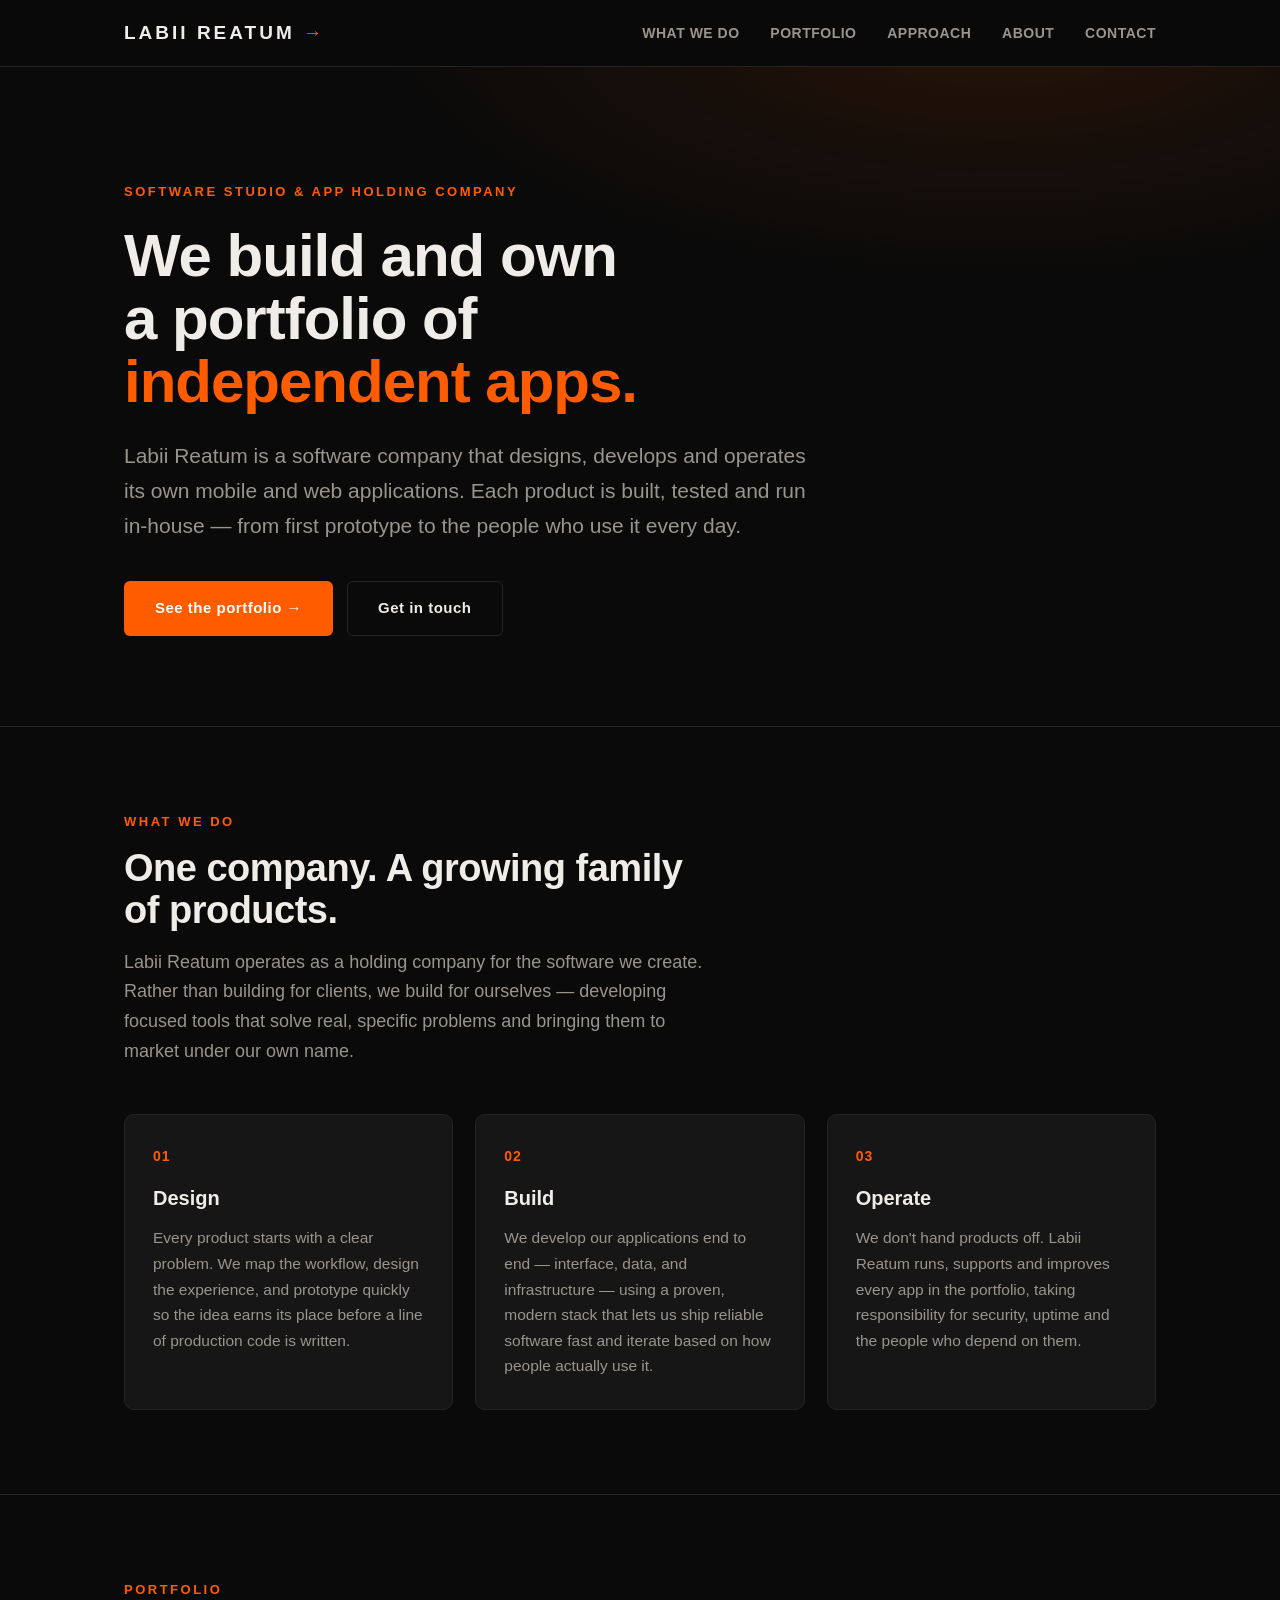
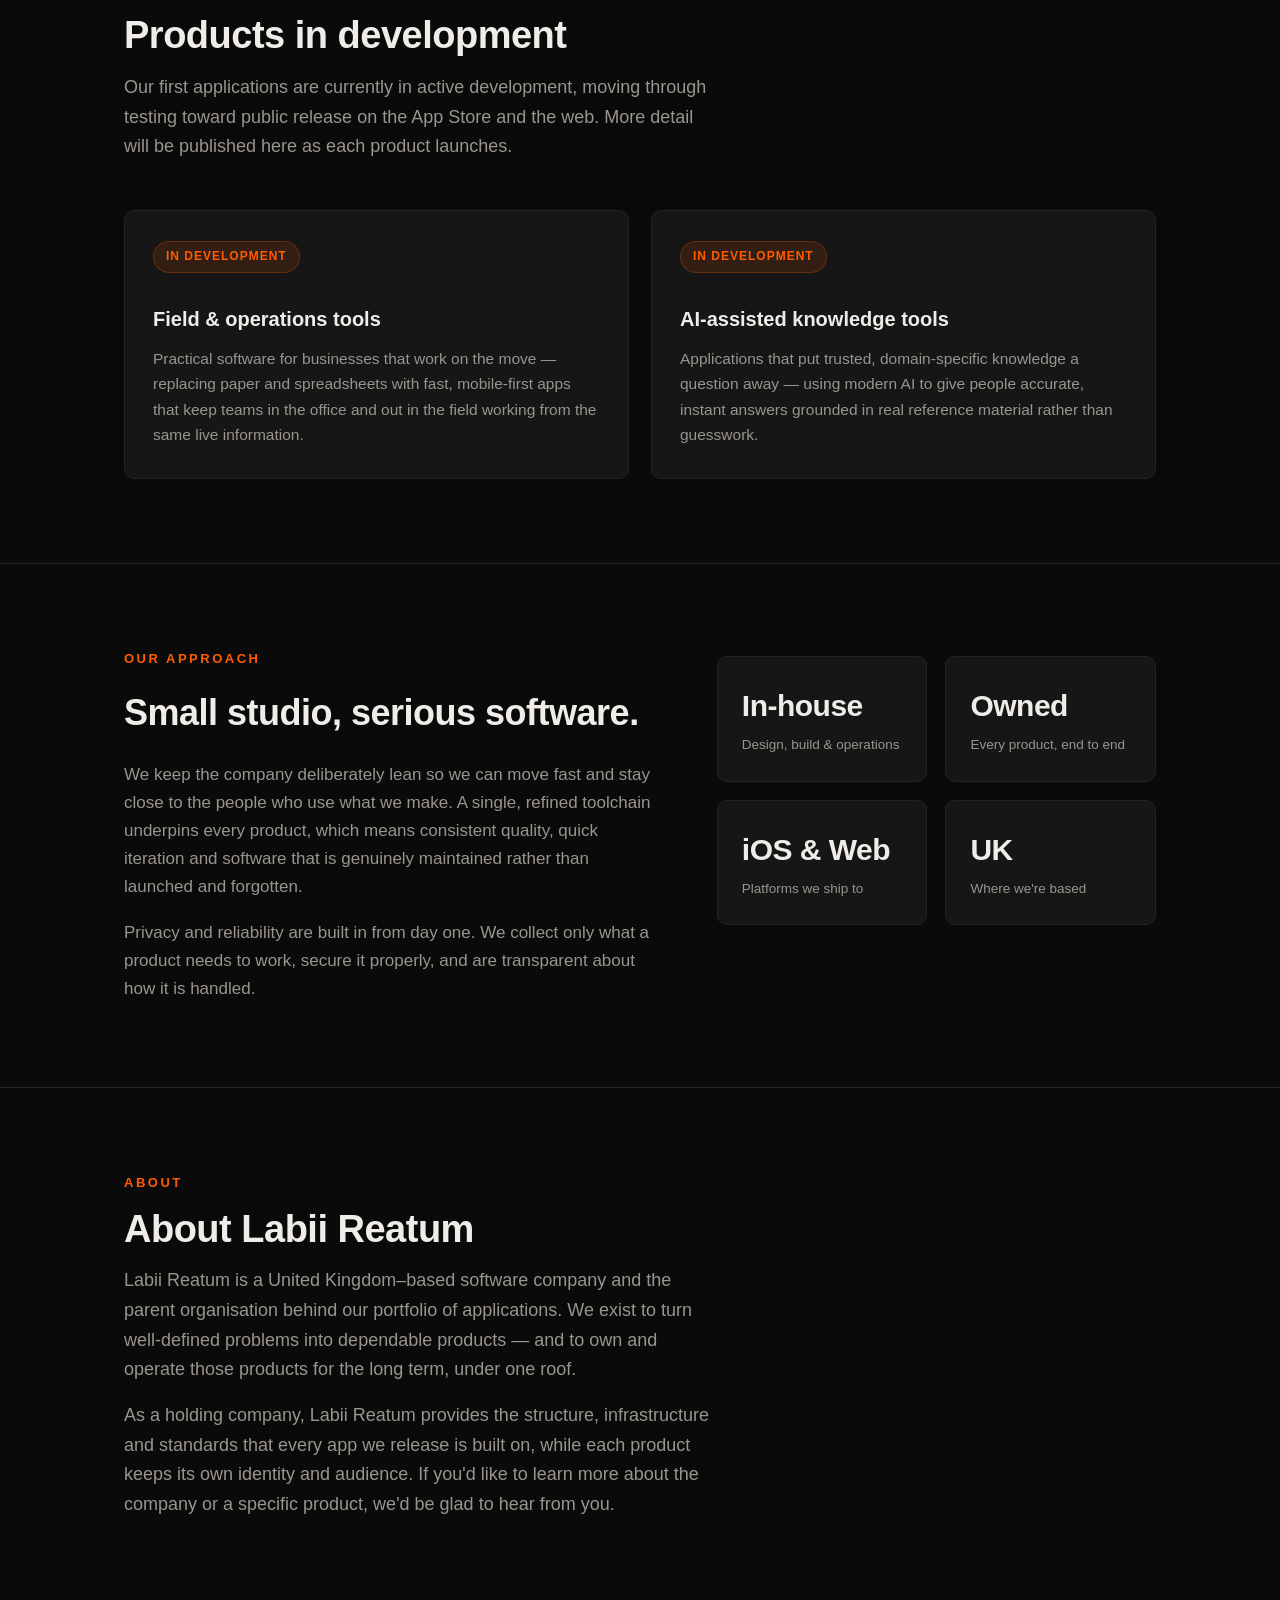
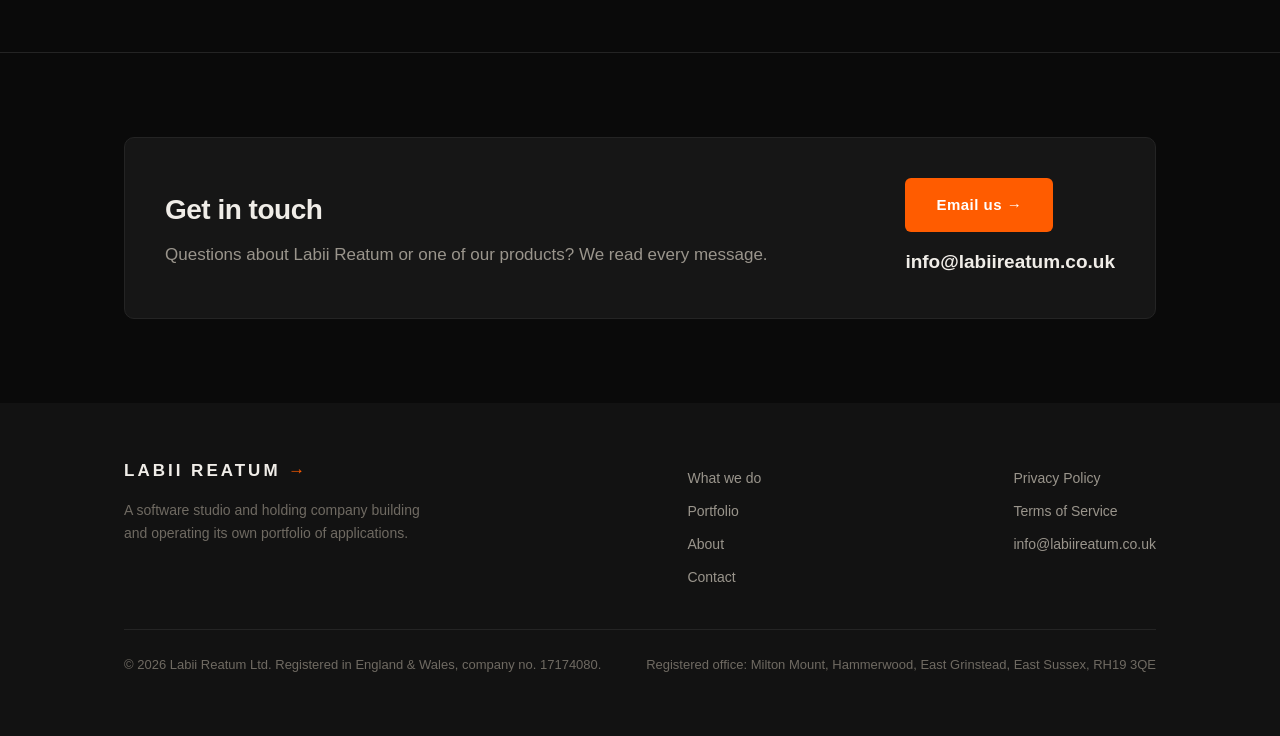
==== index.html @ dc8b64f4 "Add files via upload" ====
<!DOCTYPE html>
<html lang="en">
<head>
  <meta charset="UTF-8">
  <meta name="viewport" content="width=device-width, initial-scale=1.0">
  <title>Labii Reatum — Software studio &amp; app holding company</title>
  <meta name="description" content="Labii Reatum is a software studio and holding company that designs, builds and operates a portfolio of mobile and web applications. Independent products, built and owned in-house.">
  <meta name="theme-color" content="#FF5C00">
  <meta name="apple-mobile-web-app-capable" content="yes">
  <meta name="apple-mobile-web-app-status-bar-style" content="black-translucent">
  <meta name="apple-mobile-web-app-title" content="Labii Reatum">

  <!-- Open Graph -->
  <meta property="og:type" content="website">
  <meta property="og:title" content="Labii Reatum — Software studio &amp; app holding company">
  <meta property="og:description" content="We design, build and operate a portfolio of independent mobile and web applications.">
  <meta property="og:url" content="https://labiireatum.co.uk">
  <meta property="og:site_name" content="Labii Reatum">

  <link rel="canonical" href="https://labiireatum.co.uk">
  <link rel="icon" type="image/svg+xml" href="favicon.svg">
  <link rel="stylesheet" href="style.css">
</head>
<body>

  <!-- ============ HEADER ============ -->
  <header class="site">
    <div class="wrap">
      <a href="index.html" class="brand">LABII REATUM <span>&rarr;</span></a>
      <nav class="main">
        <a href="#what">What we do</a>
        <a href="#portfolio">Portfolio</a>
        <a href="#approach">Approach</a>
        <a href="#about">About</a>
        <a href="#contact">Contact</a>
      </nav>
    </div>
  </header>

  <!-- ============ HERO ============ -->
  <div class="hero">
    <div class="wrap">
      <span class="eyebrow">Software studio &amp; app holding company</span>
      <h1>We build and own a portfolio of <span class="accent">independent apps.</span></h1>
      <p class="lead">
        Labii Reatum is a software company that designs, develops and operates its own
        mobile and web applications. Each product is built, tested and run in-house —
        from first prototype to the people who use it every day.
      </p>
      <div class="cta-row">
        <a href="#portfolio" class="btn btn-primary">See the portfolio &rarr;</a>
        <a href="#contact" class="btn btn-ghost">Get in touch</a>
      </div>
    </div>
  </div>

  <!-- ============ WHAT WE DO ============ -->
  <section id="what">
    <div class="wrap">
      <div class="section-head">
        <div class="kicker">What we do</div>
        <h2>One company. A growing family of products.</h2>
        <p>
          Labii Reatum operates as a holding company for the software we create. Rather than
          building for clients, we build for ourselves — developing focused tools that solve
          real, specific problems and bringing them to market under our own name.
        </p>
      </div>

      <div class="grid grid-3">
        <div class="card">
          <div class="num">01</div>
          <h3>Design</h3>
          <p>Every product starts with a clear problem. We map the workflow, design the
          experience, and prototype quickly so the idea earns its place before a line of
          production code is written.</p>
        </div>
        <div class="card">
          <div class="num">02</div>
          <h3>Build</h3>
          <p>We develop our applications end to end — interface, data, and infrastructure —
          using a proven, modern stack that lets us ship reliable software fast and iterate
          based on how people actually use it.</p>
        </div>
        <div class="card">
          <div class="num">03</div>
          <h3>Operate</h3>
          <p>We don't hand products off. Labii Reatum runs, supports and improves every app
          in the portfolio, taking responsibility for security, uptime and the people who
          depend on them.</p>
        </div>
      </div>
    </div>
  </section>

  <!-- ============ PORTFOLIO ============ -->
  <section id="portfolio">
    <div class="wrap">
      <div class="section-head">
        <div class="kicker">Portfolio</div>
        <h2>Products in development</h2>
        <p>
          Our first applications are currently in active development, moving through
          testing toward public release on the App Store and the web. More detail will be
          published here as each product launches.
        </p>
      </div>

      <div class="grid grid-2">
        <div class="card">
          <span class="pill">In development</span>
          <h3>Field &amp; operations tools</h3>
          <p>Practical software for businesses that work on the move — replacing paper and
          spreadsheets with fast, mobile-first apps that keep teams in the office and out
          in the field working from the same live information.</p>
        </div>
        <div class="card">
          <span class="pill">In development</span>
          <h3>AI-assisted knowledge tools</h3>
          <p>Applications that put trusted, domain-specific knowledge a question away —
          using modern AI to give people accurate, instant answers grounded in real
          reference material rather than guesswork.</p>
        </div>
      </div>
    </div>
  </section>

  <!-- ============ APPROACH ============ -->
  <section id="approach">
    <div class="wrap">
      <div class="split">
        <div>
          <div class="kicker" style="color:var(--accent);font-size:13px;letter-spacing:2.5px;text-transform:uppercase;font-weight:700;">Our approach</div>
          <h2 style="margin-top:14px;">Small studio, serious software.</h2>
          <p>
            We keep the company deliberately lean so we can move fast and stay close to the
            people who use what we make. A single, refined toolchain underpins every product,
            which means consistent quality, quick iteration and software that is genuinely
            maintained rather than launched and forgotten.
          </p>
          <p>
            Privacy and reliability are built in from day one. We collect only what a product
            needs to work, secure it properly, and are transparent about how it is handled.
          </p>
        </div>
        <div>
          <div class="stat-row">
            <div class="stat">
              <div class="big">In-house</div>
              <div class="lab">Design, build &amp; operations</div>
            </div>
            <div class="stat">
              <div class="big">Owned</div>
              <div class="lab">Every product, end to end</div>
            </div>
            <div class="stat">
              <div class="big">iOS &amp; Web</div>
              <div class="lab">Platforms we ship to</div>
            </div>
            <div class="stat">
              <div class="big">UK</div>
              <div class="lab">Where we're based</div>
            </div>
          </div>
        </div>
      </div>
    </div>
  </section>

  <!-- ============ ABOUT ============ -->
  <section id="about">
    <div class="wrap">
      <div class="section-head">
        <div class="kicker">About</div>
        <h2>About Labii Reatum</h2>
        <p>
          Labii Reatum is a United Kingdom&ndash;based software company and the parent
          organisation behind our portfolio of applications. We exist to turn well-defined
          problems into dependable products — and to own and operate those products for the
          long term, under one roof.
        </p>
        <p>
          As a holding company, Labii Reatum provides the structure, infrastructure and
          standards that every app we release is built on, while each product keeps its own
          identity and audience. If you'd like to learn more about the company or a specific
          product, we'd be glad to hear from you.
        </p>
      </div>
    </div>
  </section>

  <!-- ============ CONTACT ============ -->
  <section id="contact" style="border-bottom:none;">
    <div class="wrap">
      <div class="contact-box">
        <div>
          <h2>Get in touch</h2>
          <p>Questions about Labii Reatum or one of our products? We read every message.</p>
        </div>
        <div>
          <a href="mailto:info@labiireatum.co.uk" class="btn btn-primary">Email us &rarr;</a>
          <div class="email" style="margin-top:14px;">
            <a href="mailto:info@labiireatum.co.uk" style="color:var(--text);">info@labiireatum.co.uk</a>
          </div>
        </div>
      </div>
    </div>
  </section>

  <!-- ============ FOOTER ============ -->
  <footer class="site">
    <div class="wrap">
      <div class="cols">
        <div>
          <a href="index.html" class="brand">LABII REATUM <span>&rarr;</span></a>
          <p>A software studio and holding company building and operating its own portfolio of applications.</p>
        </div>
        <nav>
          <a href="#what">What we do</a>
          <a href="#portfolio">Portfolio</a>
          <a href="#about">About</a>
          <a href="#contact">Contact</a>
        </nav>
        <nav>
          <a href="privacy.html">Privacy Policy</a>
          <a href="terms.html">Terms of Service</a>
          <a href="mailto:info@labiireatum.co.uk">info@labiireatum.co.uk</a>
        </nav>
      </div>
      <div class="legal-line">
        <span>&copy; <span id="yr">2026</span> Labii Reatum Ltd. Registered in England &amp; Wales, company no. 17174080.</span>
        <span>Registered office: Milton Mount, Hammerwood, East Grinstead, East Sussex, RH19&nbsp;3QE</span>
      </div>
    </div>
  </footer>

  <script>document.getElementById('yr').textContent = new Date().getFullYear();</script>
</body>
</html>
---- style.css ----
/* ============================================================
   LABII REATUM — shared styles
   Dark theme · off-white text · orange accent (house brand)
   ============================================================ */

:root {
  --bg: #0A0A0A;
  --bg-soft: #121212;
  --bg-card: #161616;
  --line: #242424;
  --text: #F0EDE8;
  --muted: #9A958C;
  --muted-2: #6F6A62;
  --accent: #FF5C00;
  --accent-soft: rgba(255, 92, 0, 0.12);
  --max: 1080px;
  --radius: 10px;
}

* { box-sizing: border-box; margin: 0; padding: 0; }

html { scroll-behavior: smooth; -webkit-text-size-adjust: 100%; }

body {
  background: var(--bg);
  color: var(--text);
  font-family: -apple-system, BlinkMacSystemFont, "Segoe UI", Arial, sans-serif;
  line-height: 1.65;
  font-size: 17px;
  -webkit-font-smoothing: antialiased;
}

a { color: var(--accent); text-decoration: none; }
a:hover { text-decoration: underline; }

.wrap { max-width: var(--max); margin: 0 auto; padding: 0 24px; }

/* ---------- Header ---------- */
header.site {
  position: sticky; top: 0; z-index: 50;
  background: rgba(10, 10, 10, 0.82);
  backdrop-filter: saturate(160%) blur(12px);
  border-bottom: 1px solid var(--line);
}
header.site .wrap {
  display: flex; align-items: center; justify-content: space-between;
  height: 66px;
}
.brand {
  font-family: "Arial Black", Arial, sans-serif;
  font-weight: 900; letter-spacing: 3px; font-size: 19px;
  color: var(--text); text-transform: uppercase;
}
.brand:hover { text-decoration: none; }
.brand span { color: var(--accent); }
nav.main a {
  color: var(--muted); margin-left: 26px; font-size: 14px;
  letter-spacing: 0.5px; text-transform: uppercase; font-weight: 600;
}
nav.main a:hover { color: var(--text); text-decoration: none; }
.nav-toggle { display: none; }

/* ---------- Hero ---------- */
.hero {
  padding: 110px 0 90px;
  border-bottom: 1px solid var(--line);
  background:
    radial-gradient(900px 380px at 78% -8%, var(--accent-soft), transparent 70%),
    var(--bg);
}
.eyebrow {
  display: inline-block; color: var(--accent);
  font-size: 13px; letter-spacing: 2.5px; text-transform: uppercase;
  font-weight: 700; margin-bottom: 22px;
}
.hero h1 {
  font-size: clamp(34px, 6vw, 60px);
  line-height: 1.05; letter-spacing: -1px; font-weight: 800;
  max-width: 16ch;
}
.hero h1 .accent { color: var(--accent); }
.hero p.lead {
  margin-top: 26px; font-size: clamp(17px, 2.2vw, 21px);
  color: var(--muted); max-width: 60ch;
}
.cta-row { margin-top: 38px; display: flex; gap: 14px; flex-wrap: wrap; }

.btn {
  display: inline-block; font-weight: 700; font-size: 15px;
  letter-spacing: 0.5px; padding: 14px 30px; border-radius: 6px;
  border: 1px solid transparent; cursor: pointer; transition: transform .12s ease;
}
.btn:hover { text-decoration: none; transform: translateY(-1px); }
.btn-primary { background: var(--accent); color: #fff; }
.btn-ghost { border-color: var(--line); color: var(--text); }
.btn-ghost:hover { border-color: var(--accent); color: var(--accent); }

/* ---------- Sections ---------- */
section { padding: 84px 0; border-bottom: 1px solid var(--line); }
.section-head { max-width: 62ch; margin-bottom: 48px; }
.section-head .kicker {
  color: var(--accent); font-size: 13px; letter-spacing: 2.5px;
  text-transform: uppercase; font-weight: 700;
}
.section-head h2 {
  margin-top: 14px; font-size: clamp(26px, 4vw, 38px);
  letter-spacing: -0.5px; font-weight: 800; line-height: 1.12;
}
.section-head p { margin-top: 16px; color: var(--muted); font-size: 18px; }

/* ---------- Grid cards ---------- */
.grid { display: grid; gap: 22px; }
.grid-3 { grid-template-columns: repeat(3, 1fr); }
.grid-2 { grid-template-columns: repeat(2, 1fr); }

.card {
  background: var(--bg-card); border: 1px solid var(--line);
  border-radius: var(--radius); padding: 30px 28px;
}
.card .num {
  font-family: "Arial Black", Arial, sans-serif; color: var(--accent);
  font-size: 14px; letter-spacing: 1px; font-weight: 900;
}
.card h3 { margin: 14px 0 10px; font-size: 20px; font-weight: 700; }
.card p { color: var(--muted); font-size: 15.5px; }

.pill {
  display: inline-block; font-size: 12px; font-weight: 700;
  letter-spacing: 1px; text-transform: uppercase;
  color: var(--accent); background: var(--accent-soft);
  border: 1px solid rgba(255,92,0,.25);
  padding: 5px 12px; border-radius: 999px; margin-bottom: 16px;
}

/* ---------- Split / about ---------- */
.split { display: grid; grid-template-columns: 1.1fr 0.9fr; gap: 56px; align-items: start; }
.split h2 { font-size: clamp(26px, 4vw, 36px); letter-spacing: -0.5px; font-weight: 800; }
.split p { color: var(--muted); margin-top: 18px; font-size: 17px; }
.stat-row { display: grid; grid-template-columns: 1fr 1fr; gap: 18px; margin-top: 8px; }
.stat {
  background: var(--bg-card); border: 1px solid var(--line);
  border-radius: var(--radius); padding: 24px;
}
.stat .big {
  font-family: "Arial Black", Arial, sans-serif; font-size: 30px;
  color: var(--text); font-weight: 900; letter-spacing: -0.5px;
}
.stat .lab { color: var(--muted); font-size: 13.5px; margin-top: 4px; }

/* ---------- Contact ---------- */
.contact-box {
  background: var(--bg-card); border: 1px solid var(--line);
  border-radius: var(--radius); padding: 40px;
  display: flex; justify-content: space-between; align-items: center;
  gap: 30px; flex-wrap: wrap;
}
.contact-box h2 { font-size: 28px; font-weight: 800; letter-spacing: -0.5px; }
.contact-box p { color: var(--muted); margin-top: 8px; }
.contact-box .email { font-size: 19px; font-weight: 700; color: var(--text); }

/* ---------- Legal pages ---------- */
.legal { padding: 70px 0; }
.legal h1 { font-size: 36px; font-weight: 800; letter-spacing: -0.5px; }
.legal .updated { color: var(--muted-2); font-size: 14px; margin: 10px 0 40px; }
.legal h2 { font-size: 21px; font-weight: 700; margin: 36px 0 12px; }
.legal p, .legal li { color: var(--muted); margin-top: 12px; }
.legal ul { margin-top: 12px; padding-left: 22px; }
.legal a { color: var(--accent); }

/* ---------- Footer ---------- */
footer.site {
  padding: 54px 0 60px; background: var(--bg-soft);
}
footer.site .cols { display: flex; justify-content: space-between; gap: 30px; flex-wrap: wrap; }
footer.site .brand { font-size: 17px; }
footer.site p { color: var(--muted-2); font-size: 14px; margin-top: 14px; max-width: 40ch; }
footer.site nav a {
  display: block; color: var(--muted); font-size: 14px; margin-top: 10px;
}
footer.site nav a:hover { color: var(--text); text-decoration: none; }
footer .legal-line {
  margin-top: 40px; padding-top: 24px; border-top: 1px solid var(--line);
  color: var(--muted-2); font-size: 13px;
  display: flex; justify-content: space-between; gap: 16px; flex-wrap: wrap;
}

/* ---------- Mobile ---------- */
@media (max-width: 820px) {
  .grid-3, .grid-2, .split, .stat-row { grid-template-columns: 1fr; }
  .split { gap: 32px; }
  nav.main { display: none; }
  .hero { padding: 80px 0 64px; }
  section { padding: 60px 0; }
}

/* Prevent iPhone zoom on input focus (house rule) */
@media screen and (-webkit-min-device-pixel-ratio: 0) {
  input, select, textarea { font-size: 16px !important; }
}
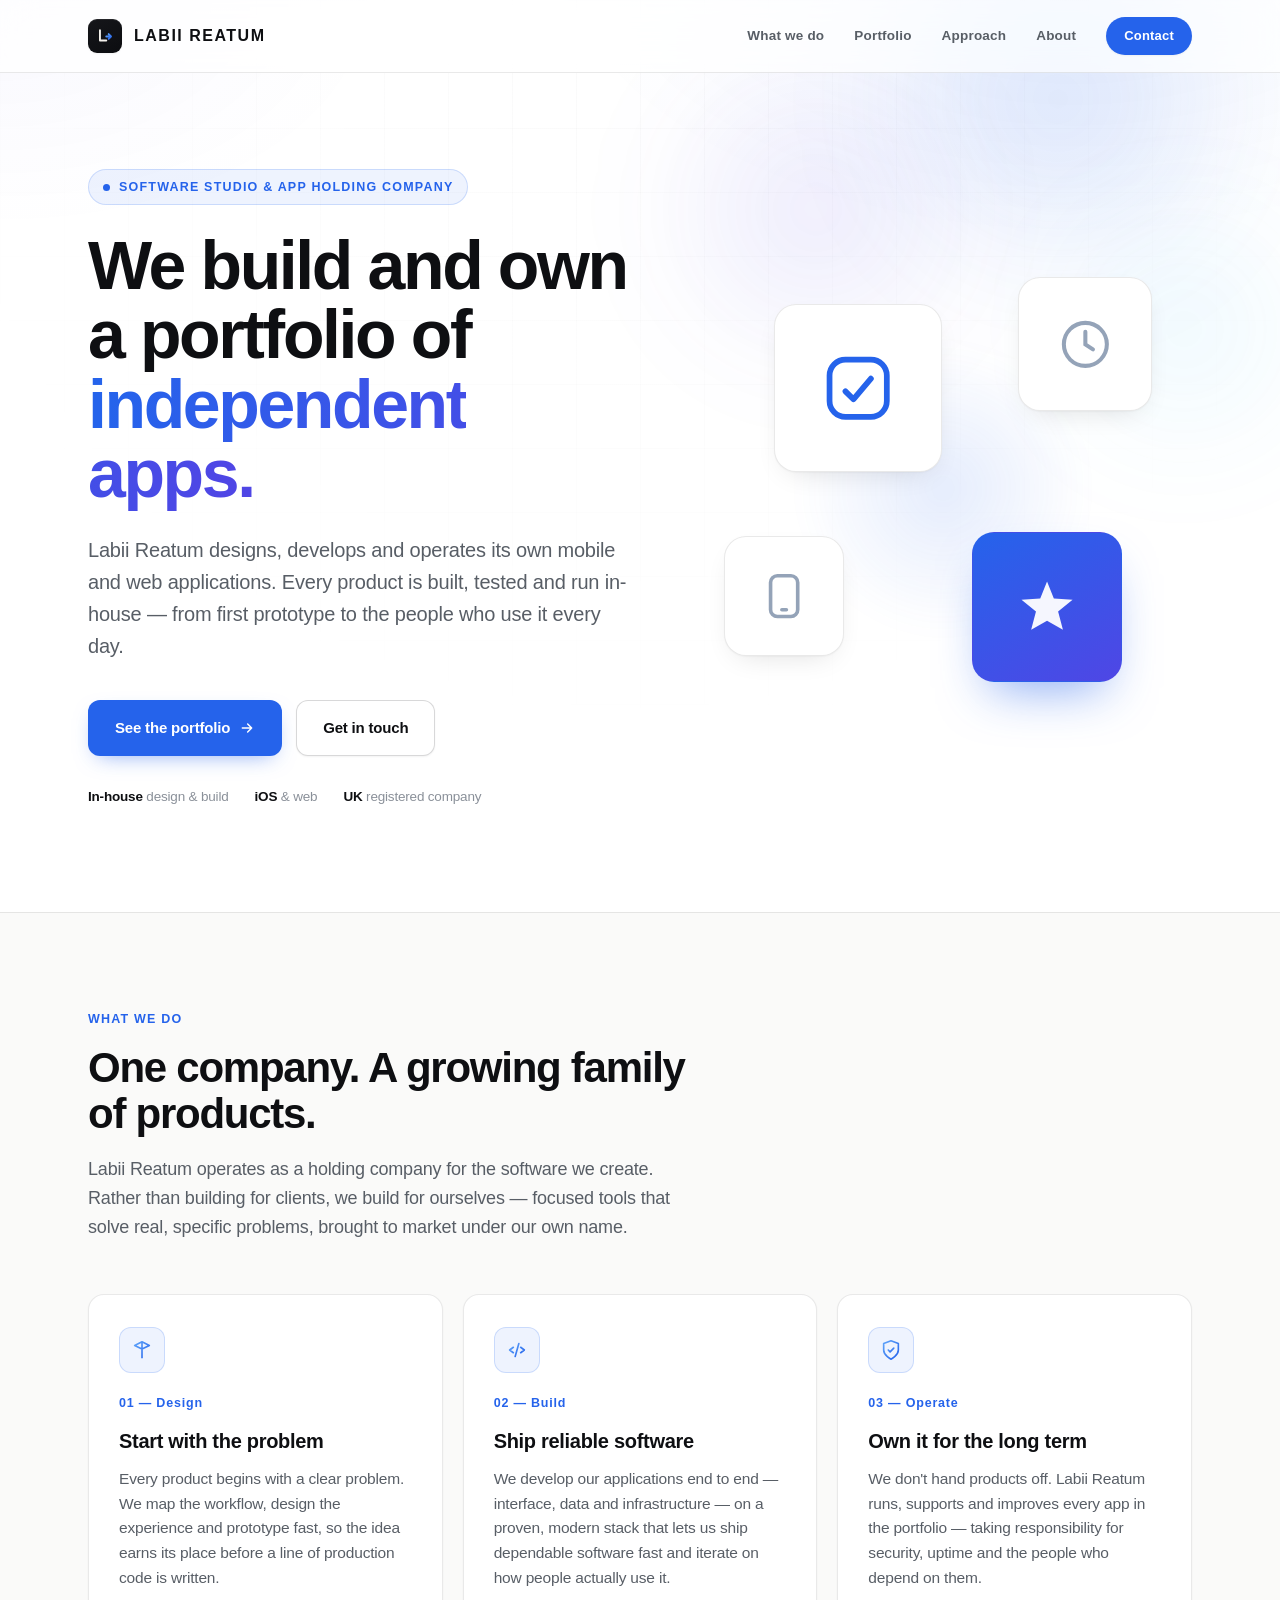
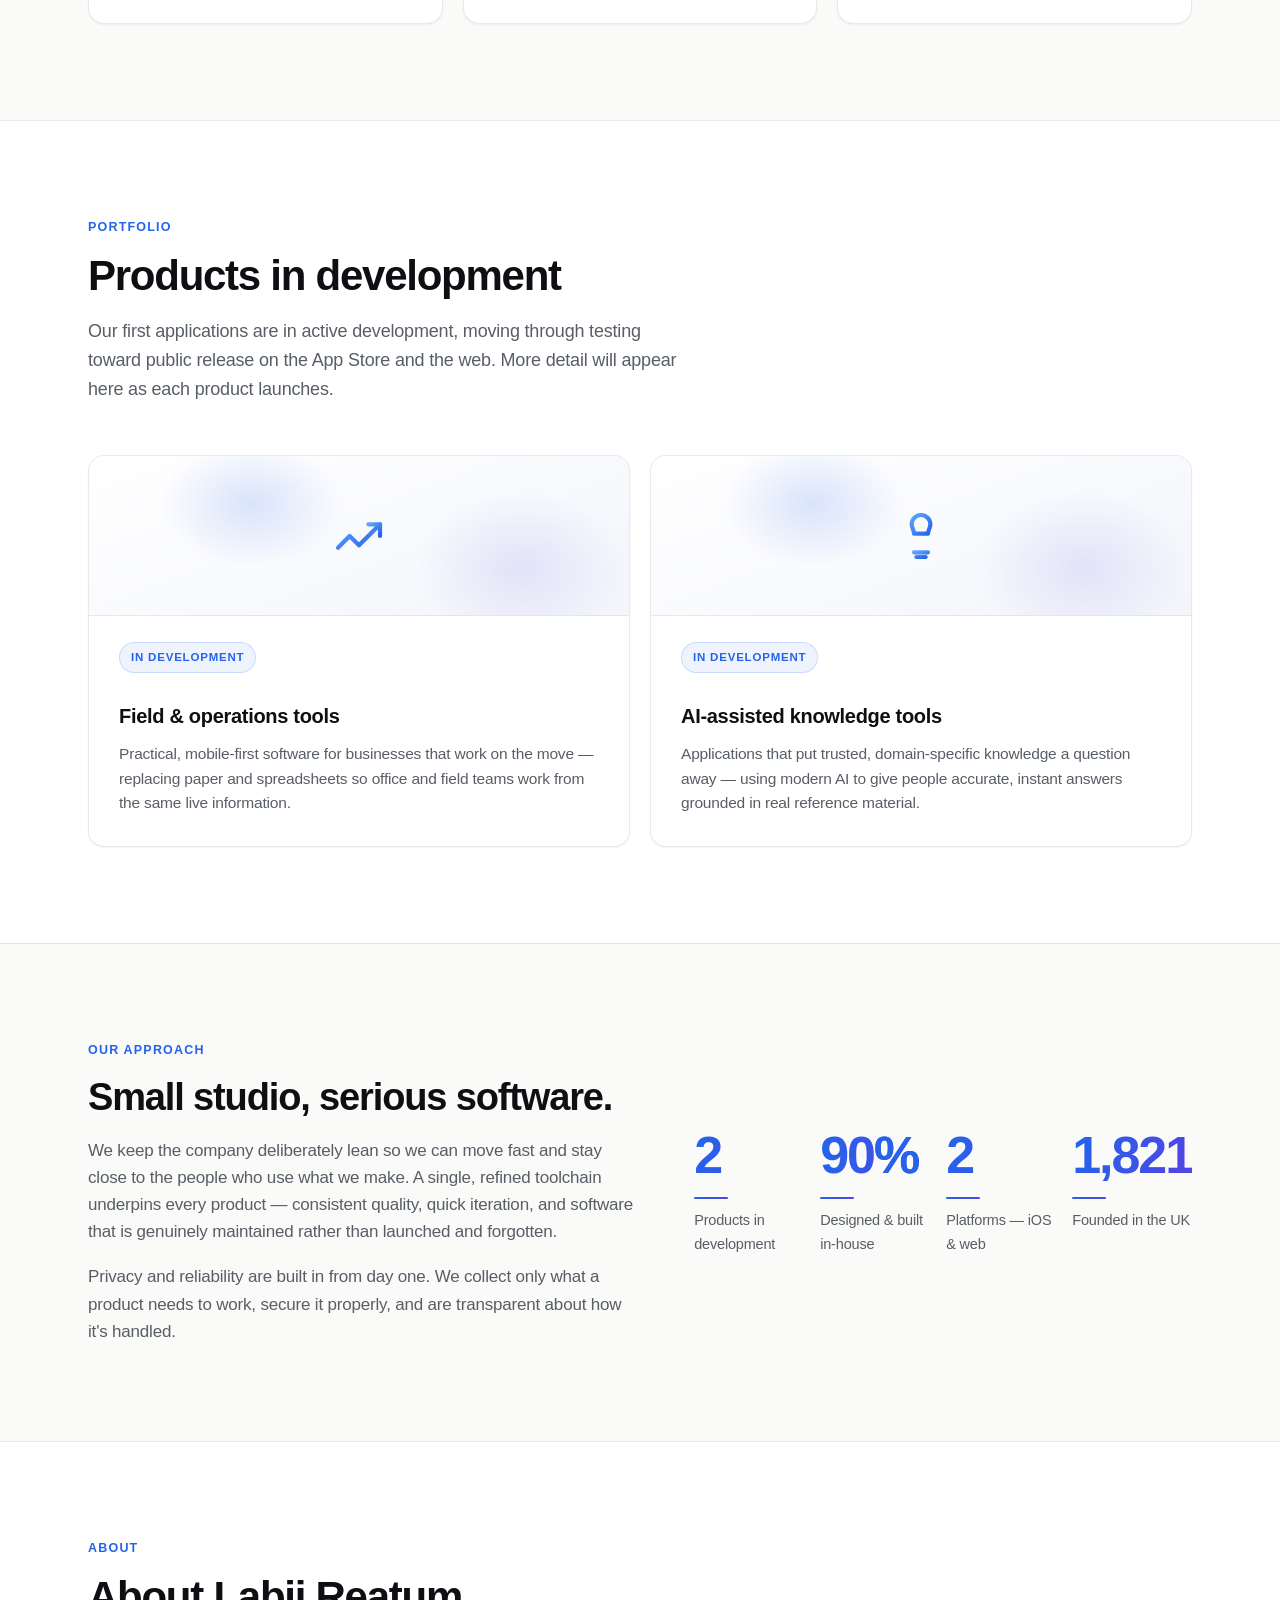
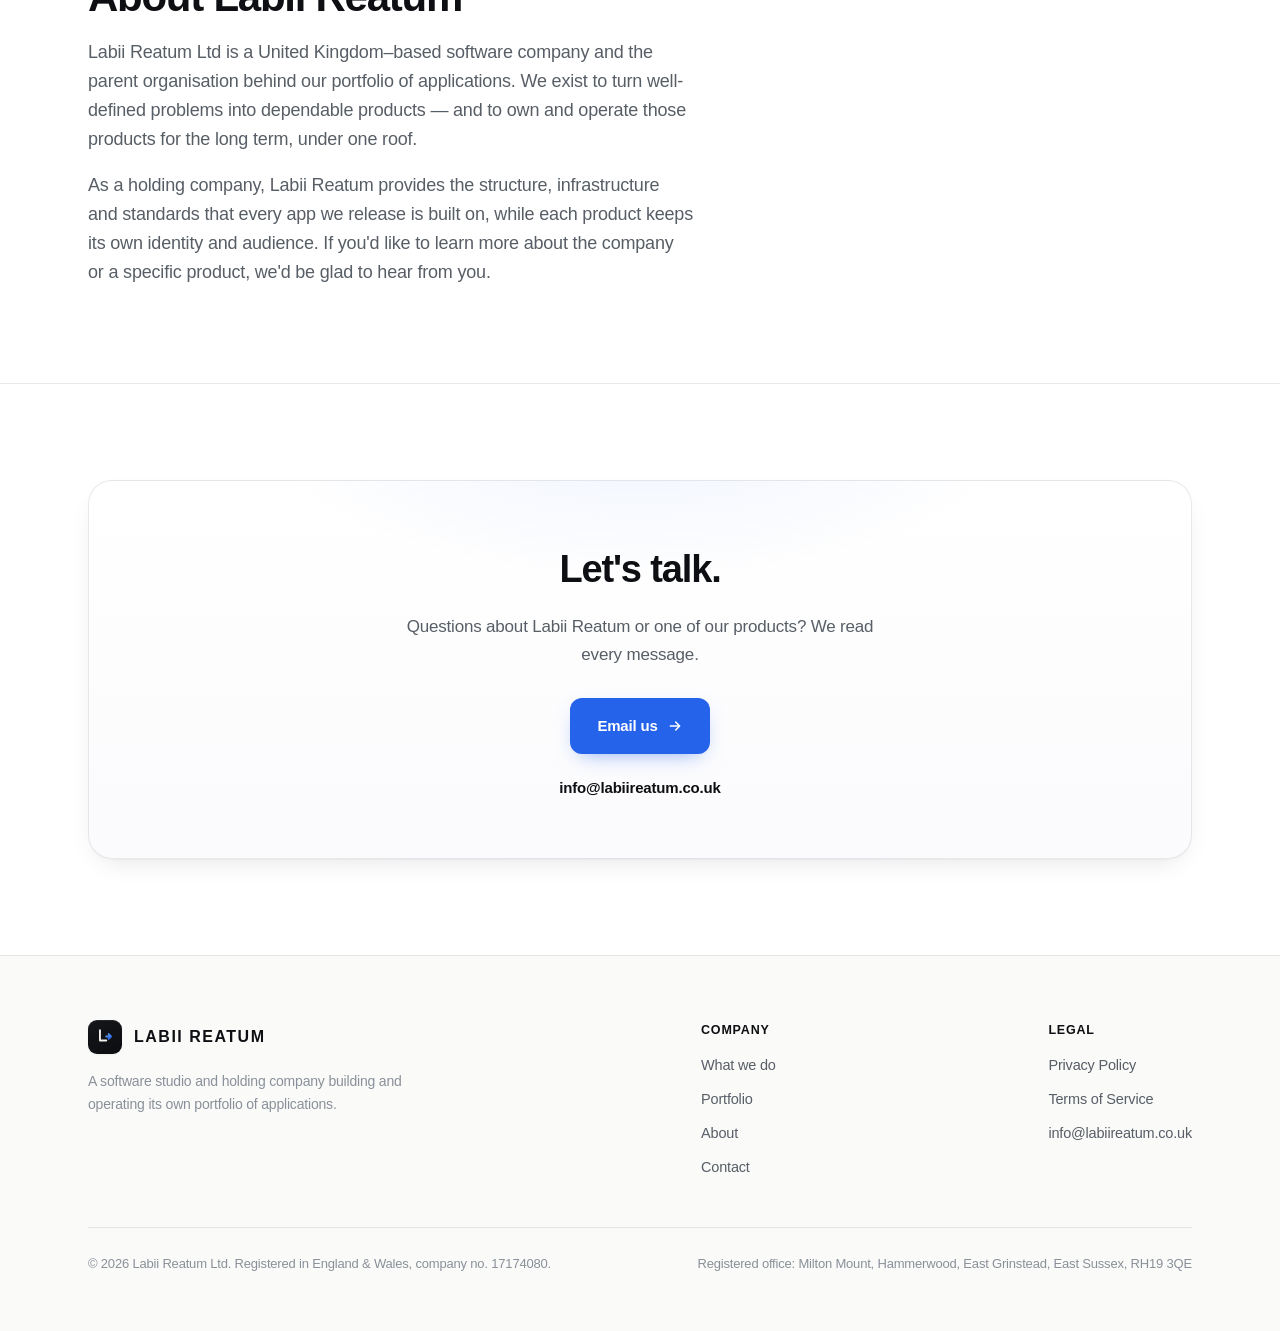
==== commit 97fe0a1b: "Add files via upload" ====
--- a/index.html
+++ b/index.html
@@ -4,205 +4,239 @@
   <meta charset="UTF-8">
   <meta name="viewport" content="width=device-width, initial-scale=1.0">
   <title>Labii Reatum — Software studio &amp; app holding company</title>
-  <meta name="description" content="Labii Reatum is a software studio and holding company that designs, builds and operates a portfolio of mobile and web applications. Independent products, built and owned in-house.">
-  <meta name="theme-color" content="#FF5C00">
+  <meta name="description" content="Labii Reatum is a software studio and holding company that designs, builds and operates a portfolio of independent mobile and web applications. Built and owned in-house.">
+  <meta name="theme-color" content="#FFFFFF">
   <meta name="apple-mobile-web-app-capable" content="yes">
   <meta name="apple-mobile-web-app-status-bar-style" content="black-translucent">
   <meta name="apple-mobile-web-app-title" content="Labii Reatum">
-
-  <!-- Open Graph -->
   <meta property="og:type" content="website">
   <meta property="og:title" content="Labii Reatum — Software studio &amp; app holding company">
   <meta property="og:description" content="We design, build and operate a portfolio of independent mobile and web applications.">
   <meta property="og:url" content="https://labiireatum.co.uk">
   <meta property="og:site_name" content="Labii Reatum">
-
   <link rel="canonical" href="https://labiireatum.co.uk">
   <link rel="icon" type="image/svg+xml" href="favicon.svg">
   <link rel="stylesheet" href="style.css">
 </head>
 <body>
 
+  <div class="progress" id="progress"></div>
+
+  <!-- reusable logo mark -->
+  <svg width="0" height="0" style="position:absolute" aria-hidden="true">
+    <defs>
+      <linearGradient id="lr" x1="0" y1="0" x2="1" y2="1">
+        <stop offset="0" stop-color="#60A5FA"/><stop offset="1" stop-color="#2563EB"/>
+      </linearGradient>
+    </defs>
+    <symbol id="mark" viewBox="0 0 24 24">
+      <path d="M5 4v13h8" fill="none" stroke="#F4F1EC" stroke-width="2.4" stroke-linecap="round" stroke-linejoin="round"/>
+      <path d="M13 12h6m0 0-3-3m3 3-3 3" fill="none" stroke="url(#lr)" stroke-width="2.4" stroke-linecap="round" stroke-linejoin="round"/>
+    </symbol>
+  </svg>
+
   <!-- ============ HEADER ============ -->
   <header class="site">
     <div class="wrap">
-      <a href="index.html" class="brand">LABII REATUM <span>&rarr;</span></a>
+      <a href="index.html" class="logo">
+        <span class="mark"><svg><use href="#mark"/></svg></span>
+        <span class="word">Labii&nbsp;Reatum</span>
+      </a>
       <nav class="main">
         <a href="#what">What we do</a>
         <a href="#portfolio">Portfolio</a>
         <a href="#approach">Approach</a>
         <a href="#about">About</a>
-        <a href="#contact">Contact</a>
+        <a href="#contact" class="btn-sm">Contact</a>
       </nav>
     </div>
   </header>
 
   <!-- ============ HERO ============ -->
-  <div class="hero">
-    <div class="wrap">
-      <span class="eyebrow">Software studio &amp; app holding company</span>
-      <h1>We build and own a portfolio of <span class="accent">independent apps.</span></h1>
-      <p class="lead">
-        Labii Reatum is a software company that designs, develops and operates its own
-        mobile and web applications. Each product is built, tested and run in-house —
-        from first prototype to the people who use it every day.
-      </p>
-      <div class="cta-row">
-        <a href="#portfolio" class="btn btn-primary">See the portfolio &rarr;</a>
-        <a href="#contact" class="btn btn-ghost">Get in touch</a>
-      </div>
-    </div>
-  </div>
+  <section class="hero">
+    <div class="aurora" aria-hidden="true">
+      <span class="blob b1"></span><span class="blob b2"></span><span class="blob b3"></span>
+    </div>
+    <div class="wrap hero-grid">
+      <div>
+        <span class="eyebrow"><span class="dot"></span> Software studio &amp; app holding company</span>
+        <h1>We build and own a portfolio of <span class="grad-text">independent apps.</span></h1>
+        <p class="lead">
+          Labii Reatum designs, develops and operates its own mobile and web applications.
+          Every product is built, tested and run in-house — from first prototype to the
+          people who use it every day.
+        </p>
+        <div class="cta-row">
+          <a href="#portfolio" class="btn btn-primary">See the portfolio
+            <svg width="16" height="16" viewBox="0 0 24 24" fill="none"><path d="M5 12h14m0 0-6-6m6 6-6 6" stroke="currentColor" stroke-width="2.2" stroke-linecap="round" stroke-linejoin="round"/></svg>
+          </a>
+          <a href="#contact" class="btn btn-ghost">Get in touch</a>
+        </div>
+        <div class="trust">
+          <span><b>In-house</b> design &amp; build</span>
+          <span><b>iOS</b> &amp; web</span>
+          <span><b>UK</b> registered company</span>
+        </div>
+      </div>
+
+      <!-- abstract product constellation -->
+      <div class="hero-visual" aria-hidden="true">
+        <div class="halo"></div>
+        <div class="orb a">
+          <svg viewBox="0 0 24 24" fill="none"><rect x="3" y="3" width="18" height="18" rx="5" stroke="#2563EB" stroke-width="1.8"/><path d="M8 13l2.5 2.5L16 9" stroke="#2563EB" stroke-width="1.8" stroke-linecap="round" stroke-linejoin="round"/></svg>
+        </div>
+        <div class="orb b">
+          <svg viewBox="0 0 24 24" fill="none"><circle cx="12" cy="12" r="8.5" stroke="#94A3B8" stroke-width="1.6"/><path d="M12 7v5l3 2" stroke="#94A3B8" stroke-width="1.6" stroke-linecap="round"/></svg>
+        </div>
+        <div class="orb glow c">
+          <svg viewBox="0 0 24 24" fill="none"><path d="M12 3l2.4 6 6.6.4-5.1 4.2 1.7 6.4L12 16.8 6.4 20l1.7-6.4L3 9.4 9.6 9z" fill="#fff" opacity=".95"/></svg>
+        </div>
+        <div class="orb d">
+          <svg viewBox="0 0 24 24" fill="none"><rect x="6" y="3" width="12" height="18" rx="3" stroke="#94A3B8" stroke-width="1.6"/><path d="M11 18h2" stroke="#94A3B8" stroke-width="1.6" stroke-linecap="round"/></svg>
+        </div>
+      </div>
+    </div>
+  </section>
 
   <!-- ============ WHAT WE DO ============ -->
-  <section id="what">
-    <div class="wrap">
-      <div class="section-head">
+  <section id="what" class="divide">
+    <div class="wrap">
+      <div class="section-head reveal">
         <div class="kicker">What we do</div>
         <h2>One company. A growing family of products.</h2>
-        <p>
-          Labii Reatum operates as a holding company for the software we create. Rather than
-          building for clients, we build for ourselves — developing focused tools that solve
-          real, specific problems and bringing them to market under our own name.
-        </p>
-      </div>
-
+        <p>Labii Reatum operates as a holding company for the software we create. Rather than
+        building for clients, we build for ourselves — focused tools that solve real, specific
+        problems, brought to market under our own name.</p>
+      </div>
       <div class="grid grid-3">
-        <div class="card">
-          <div class="num">01</div>
-          <h3>Design</h3>
-          <p>Every product starts with a clear problem. We map the workflow, design the
-          experience, and prototype quickly so the idea earns its place before a line of
-          production code is written.</p>
-        </div>
-        <div class="card">
-          <div class="num">02</div>
-          <h3>Build</h3>
-          <p>We develop our applications end to end — interface, data, and infrastructure —
-          using a proven, modern stack that lets us ship reliable software fast and iterate
-          based on how people actually use it.</p>
-        </div>
-        <div class="card">
-          <div class="num">03</div>
-          <h3>Operate</h3>
-          <p>We don't hand products off. Labii Reatum runs, supports and improves every app
-          in the portfolio, taking responsibility for security, uptime and the people who
-          depend on them.</p>
+        <div class="card reveal">
+          <div class="ico"><svg viewBox="0 0 24 24" fill="none"><path d="M12 3v18M4 7l8-4 8 4-8 4-8-4z" stroke="url(#lr)" stroke-width="1.8" stroke-linejoin="round"/></svg></div>
+          <div class="num">01 — Design</div>
+          <h3>Start with the problem</h3>
+          <p>Every product begins with a clear problem. We map the workflow, design the experience
+          and prototype fast, so the idea earns its place before a line of production code is written.</p>
+        </div>
+        <div class="card reveal">
+          <div class="ico"><svg viewBox="0 0 24 24" fill="none"><path d="M8 9l-4 3 4 3m8-6 4 3-4 3M14 5l-4 14" stroke="url(#lr)" stroke-width="1.8" stroke-linecap="round" stroke-linejoin="round"/></svg></div>
+          <div class="num">02 — Build</div>
+          <h3>Ship reliable software</h3>
+          <p>We develop our applications end to end — interface, data and infrastructure — on a
+          proven, modern stack that lets us ship dependable software fast and iterate on how
+          people actually use it.</p>
+        </div>
+        <div class="card reveal">
+          <div class="ico"><svg viewBox="0 0 24 24" fill="none"><path d="M12 22s8-4 8-10V5l-8-3-8 3v7c0 6 8 10 8 10z" stroke="url(#lr)" stroke-width="1.8" stroke-linejoin="round"/><path d="M9 12l2 2 4-4" stroke="url(#lr)" stroke-width="1.8" stroke-linecap="round" stroke-linejoin="round"/></svg></div>
+          <div class="num">03 — Operate</div>
+          <h3>Own it for the long term</h3>
+          <p>We don't hand products off. Labii Reatum runs, supports and improves every app in the
+          portfolio — taking responsibility for security, uptime and the people who depend on them.</p>
         </div>
       </div>
     </div>
   </section>
 
   <!-- ============ PORTFOLIO ============ -->
-  <section id="portfolio">
-    <div class="wrap">
-      <div class="section-head">
+  <section id="portfolio" class="divide">
+    <div class="wrap">
+      <div class="section-head reveal">
         <div class="kicker">Portfolio</div>
         <h2>Products in development</h2>
-        <p>
-          Our first applications are currently in active development, moving through
-          testing toward public release on the App Store and the web. More detail will be
-          published here as each product launches.
-        </p>
-      </div>
-
+        <p>Our first applications are in active development, moving through testing toward public
+        release on the App Store and the web. More detail will appear here as each product launches.</p>
+      </div>
       <div class="grid grid-2">
-        <div class="card">
-          <span class="pill">In development</span>
-          <h3>Field &amp; operations tools</h3>
-          <p>Practical software for businesses that work on the move — replacing paper and
-          spreadsheets with fast, mobile-first apps that keep teams in the office and out
-          in the field working from the same live information.</p>
-        </div>
-        <div class="card">
-          <span class="pill">In development</span>
-          <h3>AI-assisted knowledge tools</h3>
-          <p>Applications that put trusted, domain-specific knowledge a question away —
-          using modern AI to give people accurate, instant answers grounded in real
-          reference material rather than guesswork.</p>
+        <div class="card pcard reveal">
+          <div class="art">
+            <svg viewBox="0 0 24 24" fill="none"><path d="M3 17l5-5 4 4 9-9" stroke="url(#lr)" stroke-width="1.8" stroke-linecap="round" stroke-linejoin="round"/><path d="M21 7v5m0-5h-5" stroke="url(#lr)" stroke-width="1.8" stroke-linecap="round" stroke-linejoin="round"/></svg>
+          </div>
+          <div class="body">
+            <span class="pill">In development</span>
+            <h3>Field &amp; operations tools</h3>
+            <p>Practical, mobile-first software for businesses that work on the move — replacing
+            paper and spreadsheets so office and field teams work from the same live information.</p>
+          </div>
+        </div>
+        <div class="card pcard reveal">
+          <div class="art">
+            <svg viewBox="0 0 24 24" fill="none"><path d="M12 3a4 4 0 0 1 4 4c0 1.5-1 2.5-1 4h-6c0-1.5-1-2.5-1-4a4 4 0 0 1 4-4z" stroke="url(#lr)" stroke-width="1.8" stroke-linejoin="round"/><path d="M9 19h6M10 21h4" stroke="url(#lr)" stroke-width="1.8" stroke-linecap="round"/></svg>
+          </div>
+          <div class="body">
+            <span class="pill">In development</span>
+            <h3>AI-assisted knowledge tools</h3>
+            <p>Applications that put trusted, domain-specific knowledge a question away — using
+            modern AI to give people accurate, instant answers grounded in real reference material.</p>
+          </div>
         </div>
       </div>
     </div>
   </section>
 
   <!-- ============ APPROACH ============ -->
-  <section id="approach">
-    <div class="wrap">
-      <div class="split">
-        <div>
-          <div class="kicker" style="color:var(--accent);font-size:13px;letter-spacing:2.5px;text-transform:uppercase;font-weight:700;">Our approach</div>
-          <h2 style="margin-top:14px;">Small studio, serious software.</h2>
-          <p>
-            We keep the company deliberately lean so we can move fast and stay close to the
-            people who use what we make. A single, refined toolchain underpins every product,
-            which means consistent quality, quick iteration and software that is genuinely
-            maintained rather than launched and forgotten.
-          </p>
-          <p>
-            Privacy and reliability are built in from day one. We collect only what a product
-            needs to work, secure it properly, and are transparent about how it is handled.
-          </p>
-        </div>
-        <div>
-          <div class="stat-row">
-            <div class="stat">
-              <div class="big">In-house</div>
-              <div class="lab">Design, build &amp; operations</div>
-            </div>
-            <div class="stat">
-              <div class="big">Owned</div>
-              <div class="lab">Every product, end to end</div>
-            </div>
-            <div class="stat">
-              <div class="big">iOS &amp; Web</div>
-              <div class="lab">Platforms we ship to</div>
-            </div>
-            <div class="stat">
-              <div class="big">UK</div>
-              <div class="lab">Where we're based</div>
-            </div>
-          </div>
+  <section id="approach" class="divide">
+    <div class="wrap split">
+      <div class="reveal">
+        <div class="kicker">Our approach</div>
+        <h2 style="margin-top:16px;">Small studio, serious software.</h2>
+        <p>We keep the company deliberately lean so we can move fast and stay close to the people
+        who use what we make. A single, refined toolchain underpins every product — consistent
+        quality, quick iteration, and software that is genuinely maintained rather than launched
+        and forgotten.</p>
+        <p>Privacy and reliability are built in from day one. We collect only what a product needs
+        to work, secure it properly, and are transparent about how it's handled.</p>
+      </div>
+      <div class="metrics reveal">
+        <div class="metric">
+          <div class="figure grad-text"><span class="count" data-target="2">0</span></div>
+          <div class="rule"></div>
+          <div class="label">Products in development</div>
+        </div>
+        <div class="metric">
+          <div class="figure grad-text"><span class="count" data-target="100">0</span><span class="suffix">%</span></div>
+          <div class="rule"></div>
+          <div class="label">Designed &amp; built in-house</div>
+        </div>
+        <div class="metric">
+          <div class="figure grad-text"><span class="count" data-target="2">0</span></div>
+          <div class="rule"></div>
+          <div class="label">Platforms — iOS &amp; web</div>
+        </div>
+        <div class="metric">
+          <div class="figure grad-text"><span class="count" data-target="2026">0</span></div>
+          <div class="rule"></div>
+          <div class="label">Founded in the UK</div>
         </div>
       </div>
     </div>
   </section>
 
   <!-- ============ ABOUT ============ -->
-  <section id="about">
-    <div class="wrap">
-      <div class="section-head">
+  <section id="about" class="divide">
+    <div class="wrap">
+      <div class="section-head reveal" style="margin-bottom:0;">
         <div class="kicker">About</div>
         <h2>About Labii Reatum</h2>
-        <p>
-          Labii Reatum is a United Kingdom&ndash;based software company and the parent
-          organisation behind our portfolio of applications. We exist to turn well-defined
-          problems into dependable products — and to own and operate those products for the
-          long term, under one roof.
-        </p>
-        <p>
-          As a holding company, Labii Reatum provides the structure, infrastructure and
-          standards that every app we release is built on, while each product keeps its own
-          identity and audience. If you'd like to learn more about the company or a specific
-          product, we'd be glad to hear from you.
-        </p>
+        <p>Labii Reatum Ltd is a United Kingdom&ndash;based software company and the parent
+        organisation behind our portfolio of applications. We exist to turn well-defined problems
+        into dependable products — and to own and operate those products for the long term, under
+        one roof.</p>
+        <p>As a holding company, Labii Reatum provides the structure, infrastructure and standards
+        that every app we release is built on, while each product keeps its own identity and
+        audience. If you'd like to learn more about the company or a specific product, we'd be glad
+        to hear from you.</p>
       </div>
     </div>
   </section>
 
   <!-- ============ CONTACT ============ -->
-  <section id="contact" style="border-bottom:none;">
-    <div class="wrap">
-      <div class="contact-box">
-        <div>
-          <h2>Get in touch</h2>
-          <p>Questions about Labii Reatum or one of our products? We read every message.</p>
-        </div>
-        <div>
-          <a href="mailto:info@labiireatum.co.uk" class="btn btn-primary">Email us &rarr;</a>
-          <div class="email" style="margin-top:14px;">
-            <a href="mailto:info@labiireatum.co.uk" style="color:var(--text);">info@labiireatum.co.uk</a>
-          </div>
-        </div>
+  <section id="contact" class="divide">
+    <div class="wrap">
+      <div class="cta-band reveal">
+        <h2>Let's talk.</h2>
+        <p>Questions about Labii Reatum or one of our products? We read every message.</p>
+        <a href="mailto:info@labiireatum.co.uk" class="btn btn-primary">Email us
+          <svg width="16" height="16" viewBox="0 0 24 24" fill="none"><path d="M5 12h14m0 0-6-6m6 6-6 6" stroke="currentColor" stroke-width="2.2" stroke-linecap="round" stroke-linejoin="round"/></svg>
+        </a>
+        <div class="email"><a href="mailto:info@labiireatum.co.uk">info@labiireatum.co.uk</a></div>
       </div>
     </div>
   </section>
@@ -211,17 +245,22 @@
   <footer class="site">
     <div class="wrap">
       <div class="cols">
-        <div>
-          <a href="index.html" class="brand">LABII REATUM <span>&rarr;</span></a>
+        <div class="about">
+          <a href="index.html" class="logo">
+            <span class="mark"><svg><use href="#mark"/></svg></span>
+            <span class="word">Labii&nbsp;Reatum</span>
+          </a>
           <p>A software studio and holding company building and operating its own portfolio of applications.</p>
         </div>
         <nav>
+          <div class="colhead">Company</div>
           <a href="#what">What we do</a>
           <a href="#portfolio">Portfolio</a>
           <a href="#about">About</a>
           <a href="#contact">Contact</a>
         </nav>
         <nav>
+          <div class="colhead">Legal</div>
           <a href="privacy.html">Privacy Policy</a>
           <a href="terms.html">Terms of Service</a>
           <a href="mailto:info@labiireatum.co.uk">info@labiireatum.co.uk</a>
@@ -234,6 +273,73 @@
     </div>
   </footer>
 
-  <script>document.getElementById('yr').textContent = new Date().getFullYear();</script>
+  <script>
+    document.getElementById('yr').textContent = new Date().getFullYear();
+    const reduce = window.matchMedia('(prefers-reduced-motion: reduce)').matches;
+
+    /* scroll progress bar */
+    const bar = document.getElementById('progress');
+    const onScroll = () => {
+      const h = document.documentElement;
+      const max = h.scrollHeight - h.clientHeight;
+      bar.style.width = (max > 0 ? (h.scrollTop / max) * 100 : 0) + '%';
+    };
+    document.addEventListener('scroll', onScroll, { passive: true }); onScroll();
+
+    /* staggered reveal on scroll */
+    const io = new IntersectionObserver((els) => {
+      els.forEach(e => {
+        if (!e.isIntersecting) return;
+        const sibs = [...e.target.parentElement.querySelectorAll(':scope > .reveal')];
+        const i = Math.max(0, sibs.indexOf(e.target));
+        e.target.style.transitionDelay = (i * 80) + 'ms';
+        e.target.classList.add('in');
+        io.unobserve(e.target);
+      });
+    }, { threshold: 0.12 });
+    document.querySelectorAll('.reveal').forEach(el => io.observe(el));
+
+    /* count-up metrics */
+    const fmt = n => n.toLocaleString('en-GB');
+    const runCount = (el) => {
+      const target = +el.dataset.target;
+      if (reduce) { el.textContent = fmt(target); return; }
+      const dur = 1400, t0 = performance.now();
+      const tick = (t) => {
+        const p = Math.min(1, (t - t0) / dur);
+        const eased = 1 - Math.pow(1 - p, 3);
+        el.textContent = fmt(Math.round(target * eased));
+        if (p < 1) requestAnimationFrame(tick);
+      };
+      requestAnimationFrame(tick);
+    };
+    const cio = new IntersectionObserver((els) => {
+      els.forEach(e => { if (e.isIntersecting) { e.target.querySelectorAll('.count').forEach(runCount); cio.unobserve(e.target); } });
+    }, { threshold: 0.4 });
+    document.querySelectorAll('.metrics').forEach(el => cio.observe(el));
+
+    /* cursor parallax on hero cards */
+    if (!reduce) {
+      const hero = document.querySelector('.hero');
+      const orbs = [...document.querySelectorAll('.hero-visual .orb')];
+      const depths = [14, 22, 10, 26];
+      let raf = null, tx = 0, ty = 0;
+      hero.addEventListener('mousemove', (ev) => {
+        const r = hero.getBoundingClientRect();
+        tx = ((ev.clientX - r.left) / r.width - 0.5) * 2;
+        ty = ((ev.clientY - r.top) / r.height - 0.5) * 2;
+        if (!raf) raf = requestAnimationFrame(apply);
+      });
+      hero.addEventListener('mouseleave', () => { tx = 0; ty = 0; if (!raf) raf = requestAnimationFrame(apply); });
+      const apply = () => {
+        orbs.forEach((o, i) => {
+          const d = depths[i % depths.length];
+          o.style.setProperty('--px', (tx * d) + 'px');
+          o.style.setProperty('--py', (ty * d) + 'px');
+        });
+        raf = null;
+      };
+    }
+  </script>
 </body>
 </html>
--- a/style.css
+++ b/style.css
@@ -1,199 +1,286 @@
 /* ============================================================
-   LABII REATUM — shared styles
-   Dark theme · off-white text · orange accent (house brand)
+   LABII REATUM — design system v3
+   Light · minimal · premium · single calm accent
    ============================================================ */
 
 :root {
-  --bg: #0A0A0A;
-  --bg-soft: #121212;
-  --bg-card: #161616;
-  --line: #242424;
-  --text: #F0EDE8;
-  --muted: #9A958C;
-  --muted-2: #6F6A62;
-  --accent: #FF5C00;
-  --accent-soft: rgba(255, 92, 0, 0.12);
-  --max: 1080px;
-  --radius: 10px;
+  --bg: #FFFFFF;
+  --bg-1: #FAFAF9;       /* off-white section */
+  --bg-2: #F3F3F1;
+  --line: rgba(17,18,20,0.09);
+  --line-2: rgba(17,18,20,0.16);
+  --text: #0E0F12;
+  --muted: #585E66;
+  --muted-2: #8A9099;
+  --accent: #2563EB;     /* calm blue */
+  --accent-2: #4F46E5;   /* indigo, for subtle gradient only */
+  --accent-soft: rgba(37,99,235,0.08);
+  --card: #FFFFFF;
+  --shadow-sm: 0 1px 2px rgba(17,18,20,.05);
+  --shadow: 0 1px 2px rgba(17,18,20,.04), 0 10px 30px -14px rgba(17,18,20,.16);
+  --shadow-lg: 0 1px 2px rgba(17,18,20,.04), 0 24px 48px -20px rgba(17,18,20,.22);
+  --max: 1160px;
+  --r: 16px;
+  --ease: cubic-bezier(.21,.7,.35,1);
 }
 
 * { box-sizing: border-box; margin: 0; padding: 0; }
-
 html { scroll-behavior: smooth; -webkit-text-size-adjust: 100%; }
 
 body {
   background: var(--bg);
   color: var(--text);
-  font-family: -apple-system, BlinkMacSystemFont, "Segoe UI", Arial, sans-serif;
-  line-height: 1.65;
+  font-family: -apple-system, BlinkMacSystemFont, "Inter", "Segoe UI", Arial, sans-serif;
   font-size: 17px;
+  line-height: 1.6;
+  letter-spacing: -0.011em;
   -webkit-font-smoothing: antialiased;
+  overflow-x: hidden;
+}
+
+/* faint top tint + grid, very subtle */
+body::before {
+  content: ""; position: fixed; inset: 0; z-index: -2; pointer-events: none;
+  background:
+    radial-gradient(900px 520px at 84% -8%, rgba(37,99,235,0.06), transparent 60%),
+    radial-gradient(700px 420px at 0% 0%, rgba(79,70,229,0.04), transparent 55%);
+}
+body::after {
+  content: ""; position: fixed; inset: 0; z-index: -1; opacity: 1; pointer-events: none;
+  background-image:
+    linear-gradient(rgba(17,18,20,0.025) 1px, transparent 1px),
+    linear-gradient(90deg, rgba(17,18,20,0.025) 1px, transparent 1px);
+  background-size: 64px 64px;
+  -webkit-mask-image: radial-gradient(circle at 50% 0%, #000 0%, transparent 70%);
+          mask-image: radial-gradient(circle at 50% 0%, #000 0%, transparent 70%);
 }
 
 a { color: var(--accent); text-decoration: none; }
-a:hover { text-decoration: underline; }
-
-.wrap { max-width: var(--max); margin: 0 auto; padding: 0 24px; }
+a:hover { color: var(--accent-2); }
+
+.wrap { max-width: var(--max); margin: 0 auto; padding: 0 28px; }
+
+.grad-text {
+  background: linear-gradient(100deg, var(--accent) 5%, var(--accent-2) 95%);
+  -webkit-background-clip: text; background-clip: text;
+  -webkit-text-fill-color: transparent; color: transparent;
+}
+
+/* ---------- Logo ---------- */
+.logo { display: inline-flex; align-items: center; gap: 12px; }
+.logo:hover { color: var(--text); }
+.logo .mark {
+  width: 34px; height: 34px; border-radius: 9px; flex: none;
+  display: grid; place-items: center;
+  background: linear-gradient(150deg, #15161a, #0c0d10);
+  box-shadow: var(--shadow-sm), inset 0 1px 0 rgba(255,255,255,.08);
+}
+.logo .mark svg { width: 19px; height: 19px; display: block; }
+.logo .word { font-weight: 800; letter-spacing: 1.5px; font-size: 16px; text-transform: uppercase; color: var(--text); }
 
 /* ---------- Header ---------- */
 header.site {
   position: sticky; top: 0; z-index: 50;
-  background: rgba(10, 10, 10, 0.82);
-  backdrop-filter: saturate(160%) blur(12px);
+  background: rgba(255,255,255,0.72);
+  backdrop-filter: saturate(180%) blur(16px);
+  -webkit-backdrop-filter: saturate(180%) blur(16px);
   border-bottom: 1px solid var(--line);
 }
-header.site .wrap {
-  display: flex; align-items: center; justify-content: space-between;
-  height: 66px;
-}
-.brand {
-  font-family: "Arial Black", Arial, sans-serif;
-  font-weight: 900; letter-spacing: 3px; font-size: 19px;
-  color: var(--text); text-transform: uppercase;
-}
-.brand:hover { text-decoration: none; }
-.brand span { color: var(--accent); }
-nav.main a {
-  color: var(--muted); margin-left: 26px; font-size: 14px;
-  letter-spacing: 0.5px; text-transform: uppercase; font-weight: 600;
-}
-nav.main a:hover { color: var(--text); text-decoration: none; }
-.nav-toggle { display: none; }
+header.site .wrap { display: flex; align-items: center; justify-content: space-between; height: 72px; }
+nav.main { display: flex; align-items: center; gap: 30px; }
+nav.main a { color: var(--muted); font-size: 13.5px; font-weight: 600; letter-spacing: 0.2px; transition: color .2s var(--ease); }
+nav.main a:hover { color: var(--text); }
+nav.main .btn-sm { color: #fff; background: var(--accent); padding: 9px 18px; border-radius: 999px; font-size: 13px; box-shadow: var(--shadow-sm); }
+nav.main .btn-sm:hover { color: #fff; background: var(--accent-2); }
+
+/* ---------- Buttons ---------- */
+.btn {
+  display: inline-flex; align-items: center; gap: 9px;
+  font-weight: 700; font-size: 15px;
+  padding: 15px 26px; border-radius: 12px;
+  border: 1px solid transparent; cursor: pointer;
+  transition: transform .18s var(--ease), box-shadow .25s var(--ease), background .2s, border-color .2s;
+}
+.btn:hover { transform: translateY(-2px); }
+.btn-primary { color: #fff; background: var(--accent); box-shadow: 0 8px 22px -10px rgba(37,99,235,.6); }
+.btn-primary:hover { color: #fff; background: var(--accent-2); box-shadow: 0 14px 30px -10px rgba(37,99,235,.6); }
+.btn-ghost { color: var(--text); border-color: var(--line-2); background: #fff; box-shadow: var(--shadow-sm); }
+.btn-ghost:hover { color: var(--text); border-color: var(--text); }
 
 /* ---------- Hero ---------- */
-.hero {
-  padding: 110px 0 90px;
-  border-bottom: 1px solid var(--line);
-  background:
-    radial-gradient(900px 380px at 78% -8%, var(--accent-soft), transparent 70%),
-    var(--bg);
-}
+.hero { padding: 96px 0 104px; position: relative; }
+.hero-grid { display: grid; grid-template-columns: 1.05fr 0.95fr; gap: 56px; align-items: center; }
 .eyebrow {
-  display: inline-block; color: var(--accent);
-  font-size: 13px; letter-spacing: 2.5px; text-transform: uppercase;
-  font-weight: 700; margin-bottom: 22px;
-}
-.hero h1 {
-  font-size: clamp(34px, 6vw, 60px);
-  line-height: 1.05; letter-spacing: -1px; font-weight: 800;
-  max-width: 16ch;
-}
-.hero h1 .accent { color: var(--accent); }
-.hero p.lead {
-  margin-top: 26px; font-size: clamp(17px, 2.2vw, 21px);
-  color: var(--muted); max-width: 60ch;
-}
+  display: inline-flex; align-items: center; gap: 9px;
+  font-size: 12.5px; letter-spacing: 1.2px; text-transform: uppercase; font-weight: 700;
+  color: var(--accent); background: var(--accent-soft);
+  border: 1px solid rgba(37,99,235,0.18); padding: 7px 14px; border-radius: 999px; margin-bottom: 26px;
+}
+.eyebrow .dot { width: 7px; height: 7px; border-radius: 50%; background: var(--accent); }
+.hero h1 { font-size: clamp(40px, 6.2vw, 68px); line-height: 1.02; letter-spacing: -0.035em; font-weight: 800; }
+.hero p.lead { margin-top: 26px; font-size: clamp(17px, 1.6vw, 20px); color: var(--muted); max-width: 52ch; }
 .cta-row { margin-top: 38px; display: flex; gap: 14px; flex-wrap: wrap; }
-
-.btn {
-  display: inline-block; font-weight: 700; font-size: 15px;
-  letter-spacing: 0.5px; padding: 14px 30px; border-radius: 6px;
-  border: 1px solid transparent; cursor: pointer; transition: transform .12s ease;
-}
-.btn:hover { text-decoration: none; transform: translateY(-1px); }
-.btn-primary { background: var(--accent); color: #fff; }
-.btn-ghost { border-color: var(--line); color: var(--text); }
-.btn-ghost:hover { border-color: var(--accent); color: var(--accent); }
+.trust { margin-top: 30px; display: flex; gap: 26px; flex-wrap: wrap; color: var(--muted-2); font-size: 13.5px; }
+.trust b { color: var(--text); font-weight: 700; }
+
+/* hero abstract visual — floating app cards */
+.hero-visual { position: relative; height: 440px; }
+.orb {
+  position: absolute; border-radius: 22px; background: #fff;
+  --px: 0px; --py: 0px;
+  border: 1px solid var(--line); box-shadow: var(--shadow);
+  display: grid; place-items: center; animation: float 7s ease-in-out infinite;
+}
+.orb svg { width: 46%; height: 46%; }
+.orb.a { width: 168px; height: 168px; left: 16%; top: 8%; animation-delay: 0s; }
+.orb.b { width: 134px; height: 134px; right: 8%; top: 2%; animation-delay: .8s; }
+.orb.c { width: 150px; height: 150px; right: 14%; bottom: 6%; animation-delay: 1.6s; }
+.orb.d { width: 120px; height: 120px; left: 6%; bottom: 12%; animation-delay: 2.2s; }
+.orb.glow { background: linear-gradient(150deg, var(--accent), var(--accent-2)); border-color: transparent; box-shadow: 0 24px 50px -18px rgba(37,99,235,.55); }
+.hero-visual .halo { position: absolute; inset: 14% 18%; border-radius: 50%; background: radial-gradient(circle, rgba(37,99,235,.12), transparent 65%); filter: blur(10px); z-index: -1; }
+@keyframes float {
+  0%,100% { transform: translate(var(--px,0px), var(--py,0px)); }
+  50%     { transform: translate(var(--px,0px), calc(var(--py,0px) - 14px)); }
+}
+@media (prefers-reduced-motion: reduce) { .orb { animation: none; } }
 
 /* ---------- Sections ---------- */
-section { padding: 84px 0; border-bottom: 1px solid var(--line); }
-.section-head { max-width: 62ch; margin-bottom: 48px; }
-.section-head .kicker {
-  color: var(--accent); font-size: 13px; letter-spacing: 2.5px;
-  text-transform: uppercase; font-weight: 700;
-}
-.section-head h2 {
-  margin-top: 14px; font-size: clamp(26px, 4vw, 38px);
-  letter-spacing: -0.5px; font-weight: 800; line-height: 1.12;
-}
-.section-head p { margin-top: 16px; color: var(--muted); font-size: 18px; }
-
-/* ---------- Grid cards ---------- */
-.grid { display: grid; gap: 22px; }
+section { padding: 96px 0; position: relative; }
+.divide { border-top: 1px solid var(--line); }
+#what, #approach { background: var(--bg-1); }
+.section-head { max-width: 64ch; margin-bottom: 52px; }
+.kicker { color: var(--accent); font-size: 12.5px; letter-spacing: 1.2px; text-transform: uppercase; font-weight: 700; }
+.section-head h2 { margin-top: 16px; font-size: clamp(28px, 4vw, 42px); letter-spacing: -0.03em; font-weight: 800; line-height: 1.1; }
+.section-head p { margin-top: 18px; color: var(--muted); font-size: 18px; }
+
+/* ---------- Cards ---------- */
+.grid { display: grid; gap: 20px; }
 .grid-3 { grid-template-columns: repeat(3, 1fr); }
 .grid-2 { grid-template-columns: repeat(2, 1fr); }
 
 .card {
-  background: var(--bg-card); border: 1px solid var(--line);
-  border-radius: var(--radius); padding: 30px 28px;
-}
-.card .num {
-  font-family: "Arial Black", Arial, sans-serif; color: var(--accent);
-  font-size: 14px; letter-spacing: 1px; font-weight: 900;
-}
-.card h3 { margin: 14px 0 10px; font-size: 20px; font-weight: 700; }
+  background: var(--card); border: 1px solid var(--line); border-radius: var(--r);
+  padding: 32px 30px; box-shadow: var(--shadow-sm);
+  transition: transform .25s var(--ease), box-shadow .25s, border-color .25s;
+  position: relative; overflow: hidden;
+}
+.card:hover { transform: translateY(-4px); box-shadow: var(--shadow); border-color: var(--line-2); }
+.card .ico { width: 46px; height: 46px; border-radius: 12px; display: grid; place-items: center; background: var(--accent-soft); border: 1px solid rgba(37,99,235,0.18); margin-bottom: 20px; }
+.card .ico svg { width: 22px; height: 22px; }
+.card .num { font-size: 12.5px; letter-spacing: 0.8px; font-weight: 800; color: var(--accent); }
+.card h3 { margin: 12px 0 10px; font-size: 20px; font-weight: 700; letter-spacing: -0.015em; }
 .card p { color: var(--muted); font-size: 15.5px; }
 
-.pill {
-  display: inline-block; font-size: 12px; font-weight: 700;
-  letter-spacing: 1px; text-transform: uppercase;
-  color: var(--accent); background: var(--accent-soft);
-  border: 1px solid rgba(255,92,0,.25);
-  padding: 5px 12px; border-radius: 999px; margin-bottom: 16px;
-}
-
-/* ---------- Split / about ---------- */
-.split { display: grid; grid-template-columns: 1.1fr 0.9fr; gap: 56px; align-items: start; }
-.split h2 { font-size: clamp(26px, 4vw, 36px); letter-spacing: -0.5px; font-weight: 800; }
+/* portfolio card with abstract graphic header */
+.pcard { padding: 0; }
+.pcard .art {
+  height: 160px; border-bottom: 1px solid var(--line);
+  background:
+    radial-gradient(130px 90px at 30% 30%, rgba(37,99,235,.16), transparent 70%),
+    radial-gradient(150px 110px at 80% 70%, rgba(79,70,229,.12), transparent 70%),
+    linear-gradient(160deg, #fff, #f3f5fb);
+  display: grid; place-items: center;
+}
+.pcard .art svg { width: 56px; height: 56px; }
+.pcard .body { padding: 26px 30px 30px; }
+.pill { display: inline-block; font-size: 11.5px; font-weight: 700; letter-spacing: 0.8px; text-transform: uppercase; color: var(--accent); background: var(--accent-soft); border: 1px solid rgba(37,99,235,0.18); padding: 5px 11px; border-radius: 999px; margin-bottom: 15px; }
+
+/* ---------- Approach split ---------- */
+.split { display: grid; grid-template-columns: 1.05fr 0.95fr; gap: 56px; align-items: center; }
+.split h2 { font-size: clamp(28px, 4vw, 38px); letter-spacing: -0.03em; font-weight: 800; line-height: 1.12; }
 .split p { color: var(--muted); margin-top: 18px; font-size: 17px; }
-.stat-row { display: grid; grid-template-columns: 1fr 1fr; gap: 18px; margin-top: 8px; }
-.stat {
-  background: var(--bg-card); border: 1px solid var(--line);
-  border-radius: var(--radius); padding: 24px;
-}
-.stat .big {
-  font-family: "Arial Black", Arial, sans-serif; font-size: 30px;
-  color: var(--text); font-weight: 900; letter-spacing: -0.5px;
-}
-.stat .lab { color: var(--muted); font-size: 13.5px; margin-top: 4px; }
-
-/* ---------- Contact ---------- */
-.contact-box {
-  background: var(--bg-card); border: 1px solid var(--line);
-  border-radius: var(--radius); padding: 40px;
-  display: flex; justify-content: space-between; align-items: center;
-  gap: 30px; flex-wrap: wrap;
-}
-.contact-box h2 { font-size: 28px; font-weight: 800; letter-spacing: -0.5px; }
-.contact-box p { color: var(--muted); margin-top: 8px; }
-.contact-box .email { font-size: 19px; font-weight: 700; color: var(--text); }
-
-/* ---------- Legal pages ---------- */
-.legal { padding: 70px 0; }
-.legal h1 { font-size: 36px; font-weight: 800; letter-spacing: -0.5px; }
-.legal .updated { color: var(--muted-2); font-size: 14px; margin: 10px 0 40px; }
-.legal h2 { font-size: 21px; font-weight: 700; margin: 36px 0 12px; }
+.stat-grid { display: grid; grid-template-columns: 1fr 1fr; gap: 16px; }
+.stat { background: #fff; border: 1px solid var(--line); border-radius: var(--r); padding: 26px 24px; box-shadow: var(--shadow-sm); transition: transform .25s var(--ease), box-shadow .25s; }
+.stat:hover { transform: translateY(-3px); box-shadow: var(--shadow); }
+.stat .big { font-size: 30px; font-weight: 800; letter-spacing: -0.03em; }
+.stat .lab { color: var(--muted); font-size: 13.5px; margin-top: 5px; }
+
+/* ---------- CTA band ---------- */
+.cta-band {
+  border: 1px solid var(--line); border-radius: 24px; padding: 58px 48px; text-align: center;
+  position: relative; overflow: hidden; box-shadow: var(--shadow);
+  background:
+    radial-gradient(600px 300px at 50% -30%, rgba(37,99,235,.10), transparent 70%),
+    linear-gradient(180deg, #fff, #fbfbfd);
+}
+.cta-band h2 { font-size: clamp(26px, 4vw, 38px); font-weight: 800; letter-spacing: -0.03em; }
+.cta-band p { color: var(--muted); margin: 14px auto 30px; max-width: 50ch; font-size: 17px; }
+.cta-band .email { margin-top: 22px; font-size: 15px; color: var(--muted); }
+.cta-band .email a { color: var(--text); font-weight: 600; }
+
+/* ---------- Legal ---------- */
+.legal { padding: 72px 0 80px; max-width: 820px; }
+.legal h1 { font-size: clamp(32px,5vw,44px); font-weight: 800; letter-spacing: -0.03em; }
+.legal .updated { color: var(--muted-2); font-size: 14px; margin: 12px 0 40px; }
+.legal h2 { font-size: 21px; font-weight: 700; margin: 38px 0 12px; letter-spacing: -0.015em; }
 .legal p, .legal li { color: var(--muted); margin-top: 12px; }
 .legal ul { margin-top: 12px; padding-left: 22px; }
-.legal a { color: var(--accent); }
+.legal strong { color: var(--text); }
 
 /* ---------- Footer ---------- */
-footer.site {
-  padding: 54px 0 60px; background: var(--bg-soft);
-}
-footer.site .cols { display: flex; justify-content: space-between; gap: 30px; flex-wrap: wrap; }
-footer.site .brand { font-size: 17px; }
-footer.site p { color: var(--muted-2); font-size: 14px; margin-top: 14px; max-width: 40ch; }
-footer.site nav a {
-  display: block; color: var(--muted); font-size: 14px; margin-top: 10px;
-}
-footer.site nav a:hover { color: var(--text); text-decoration: none; }
-footer .legal-line {
-  margin-top: 40px; padding-top: 24px; border-top: 1px solid var(--line);
-  color: var(--muted-2); font-size: 13px;
-  display: flex; justify-content: space-between; gap: 16px; flex-wrap: wrap;
+footer.site { padding: 64px 0 56px; border-top: 1px solid var(--line); background: var(--bg-1); }
+footer.site .cols { display: flex; justify-content: space-between; gap: 40px; flex-wrap: wrap; }
+footer.site .about { max-width: 36ch; }
+footer.site .about p { color: var(--muted-2); font-size: 14px; margin-top: 16px; }
+footer.site .colhead { color: var(--text); font-size: 12.5px; letter-spacing: 0.8px; text-transform: uppercase; font-weight: 700; margin-bottom: 14px; }
+footer.site nav a { display: block; color: var(--muted); font-size: 14.5px; margin-top: 11px; }
+footer.site nav a:hover { color: var(--text); }
+footer .legal-line { margin-top: 48px; padding-top: 26px; border-top: 1px solid var(--line); color: var(--muted-2); font-size: 13px; display: flex; justify-content: space-between; gap: 16px; flex-wrap: wrap; }
+
+/* ---------- Scroll progress bar ---------- */
+.progress {
+  position: fixed; top: 0; left: 0; height: 2px; width: 0%; z-index: 100;
+  background: linear-gradient(90deg, var(--accent), var(--accent-2));
+  transition: width .08s linear;
+}
+
+/* ---------- Aurora hero backdrop ---------- */
+.aurora { position: absolute; inset: -10% -5% auto -5%; height: 620px; z-index: -1; overflow: hidden; pointer-events: none; }
+.aurora .blob { position: absolute; border-radius: 50%; filter: blur(60px); opacity: .55; will-change: transform; }
+.aurora .b1 { width: 460px; height: 460px; right: 4%; top: -120px; background: radial-gradient(circle, rgba(37,99,235,.30), transparent 65%); animation: drift1 18s ease-in-out infinite; }
+.aurora .b2 { width: 380px; height: 380px; right: 24%; top: 30px; background: radial-gradient(circle, rgba(79,70,229,.24), transparent 65%); animation: drift2 22s ease-in-out infinite; }
+.aurora .b3 { width: 320px; height: 320px; right: 0%; top: 180px; background: radial-gradient(circle, rgba(56,189,248,.20), transparent 65%); animation: drift3 26s ease-in-out infinite; }
+@keyframes drift1 { 0%,100% { transform: translate(0,0) scale(1); } 50% { transform: translate(-40px,30px) scale(1.12); } }
+@keyframes drift2 { 0%,100% { transform: translate(0,0) scale(1); } 50% { transform: translate(50px,-20px) scale(1.08); } }
+@keyframes drift3 { 0%,100% { transform: translate(0,0) scale(1); } 50% { transform: translate(-30px,-30px) scale(1.15); } }
+
+/* cursor parallax hook (JS sets --px/--py) */
+.hero-visual { --px: 0px; --py: 0px; }
+.orb { will-change: transform; }
+
+/* ---------- Count-up metrics ---------- */
+.metrics { display: grid; grid-template-columns: repeat(4, 1fr); gap: 20px; }
+.metric { text-align: left; }
+.metric .figure { font-size: clamp(34px, 5vw, 52px); font-weight: 800; letter-spacing: -0.04em; line-height: 1; }
+.metric .figure .suffix { -webkit-text-fill-color: initial; color: var(--accent); }
+.metric .label { color: var(--muted); font-size: 14.5px; margin-top: 10px; }
+.metric .rule { height: 2px; width: 34px; border-radius: 2px; background: linear-gradient(90deg, var(--accent), var(--accent-2)); margin: 16px 0 0; }
+@media (max-width: 900px) { .metrics { grid-template-columns: 1fr 1fr; gap: 28px 20px; } }
+
+/* ---------- Reveal on scroll ---------- */
+.reveal { opacity: 0; transform: translateY(22px); transition: opacity .7s var(--ease), transform .7s var(--ease); }
+.reveal.in { opacity: 1; transform: none; }
+.reveal[data-delay="1"] { transition-delay: .08s; }
+.reveal[data-delay="2"] { transition-delay: .16s; }
+.reveal[data-delay="3"] { transition-delay: .24s; }
+@media (prefers-reduced-motion: reduce) {
+  .aurora .blob { animation: none; }
+  .reveal { opacity: 1; transform: none; transition: none; }
 }
 
 /* ---------- Mobile ---------- */
-@media (max-width: 820px) {
-  .grid-3, .grid-2, .split, .stat-row { grid-template-columns: 1fr; }
-  .split { gap: 32px; }
-  nav.main { display: none; }
-  .hero { padding: 80px 0 64px; }
-  section { padding: 60px 0; }
-}
-
-/* Prevent iPhone zoom on input focus (house rule) */
+@media (max-width: 900px) {
+  .hero-grid, .split { grid-template-columns: 1fr; gap: 40px; }
+  .hero-visual { height: 320px; order: -1; }
+  .grid-3, .grid-2, .stat-grid { grid-template-columns: 1fr; }
+  nav.main { gap: 16px; }
+  nav.main a:not(.btn-sm) { display: none; }
+  .hero { padding: 64px 0 72px; }
+  section { padding: 68px 0; }
+  .cta-band { padding: 44px 24px; }
+}
+
+/* iPhone zoom fix (house rule) */
 @media screen and (-webkit-min-device-pixel-ratio: 0) {
   input, select, textarea { font-size: 16px !important; }
 }
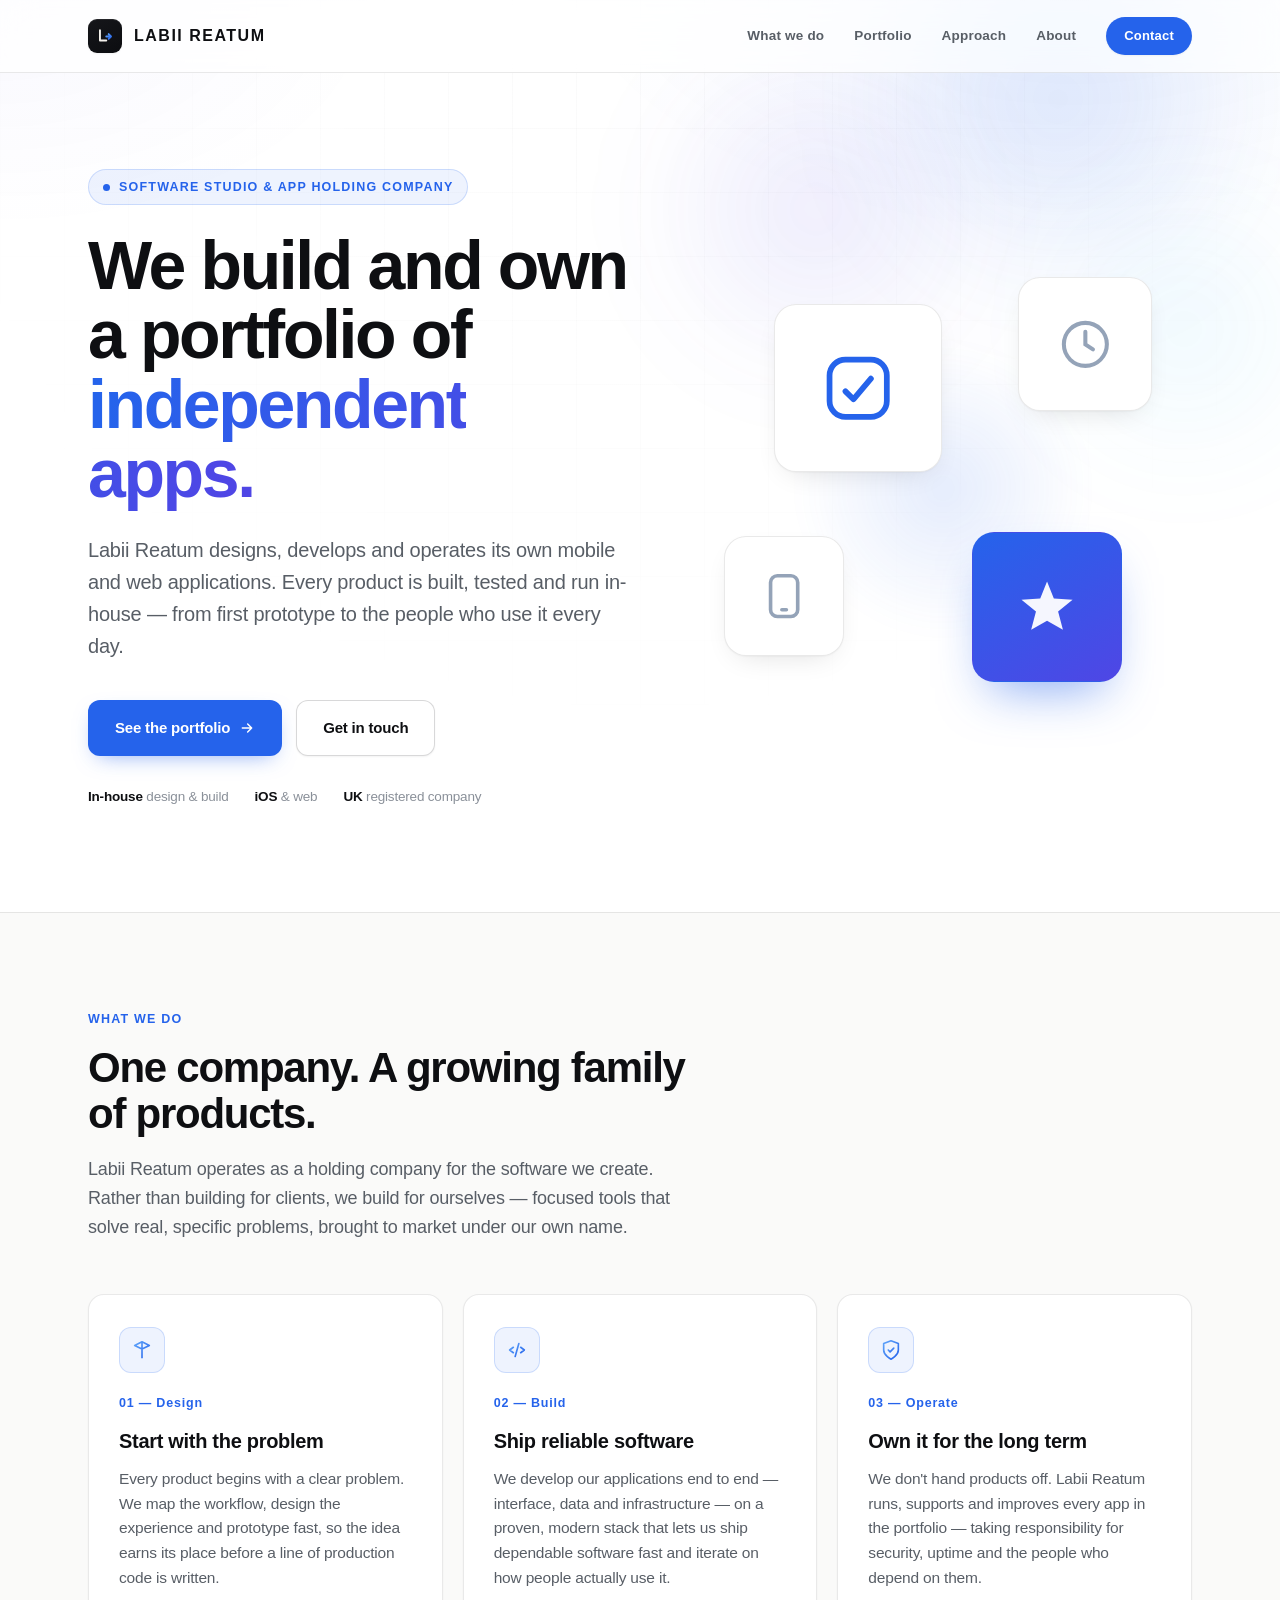
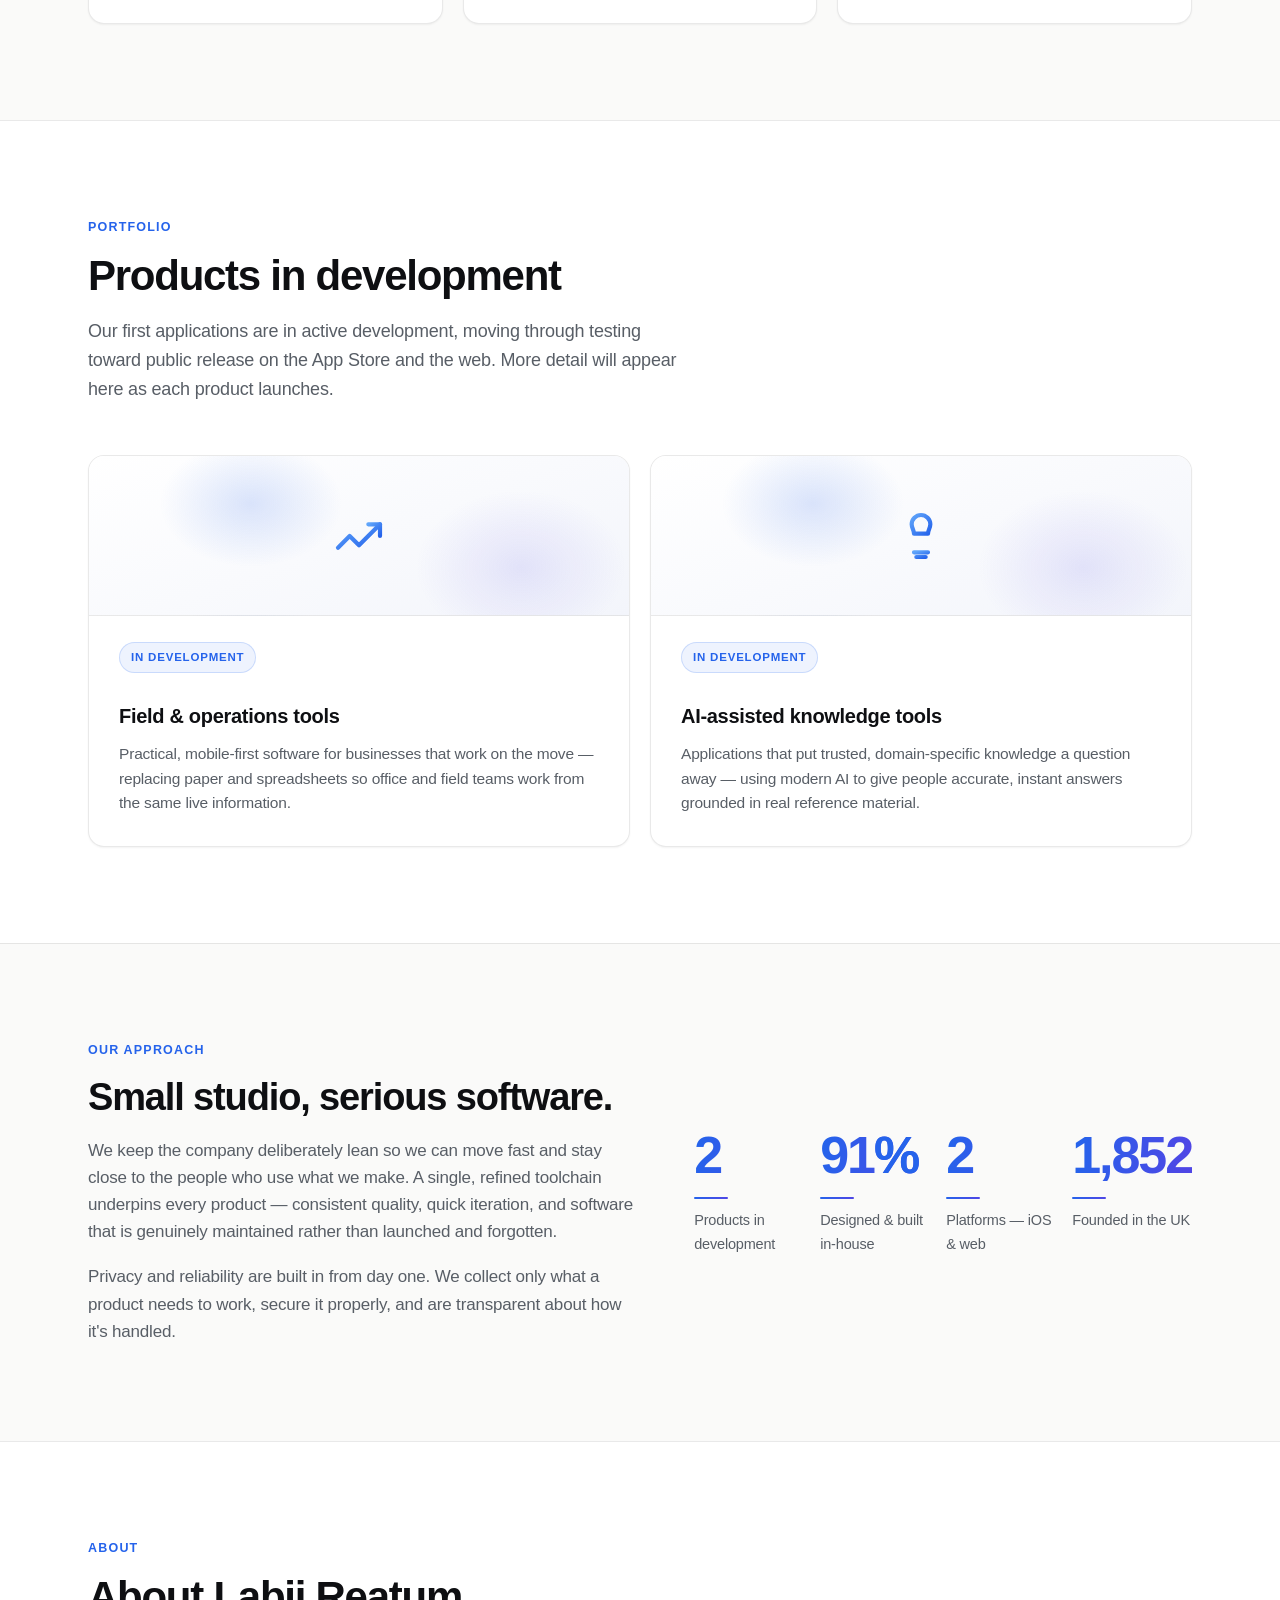
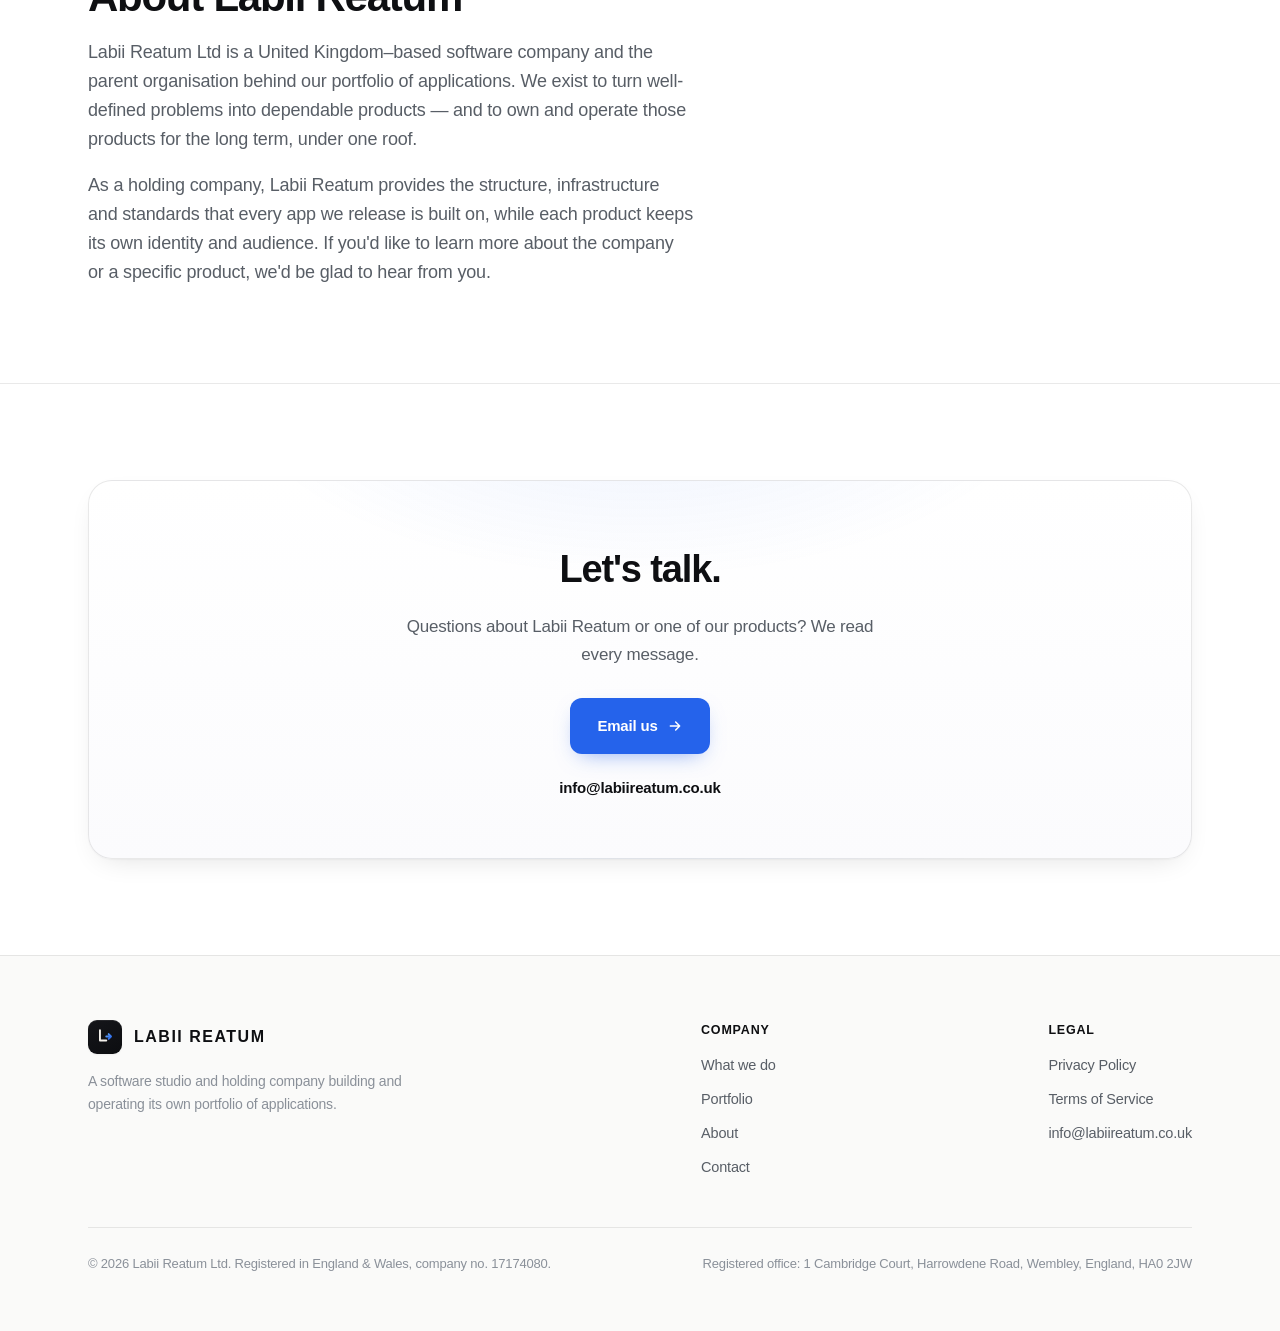
==== commit cb4f8912: "Update registered office address" ====
--- a/index.html
+++ b/index.html
@@ -12,9 +12,9 @@
   <meta property="og:type" content="website">
   <meta property="og:title" content="Labii Reatum — Software studio &amp; app holding company">
   <meta property="og:description" content="We design, build and operate a portfolio of independent mobile and web applications.">
-  <meta property="og:url" content="https://labiireatum.co.uk">
+  <meta property="og:url" content="https://labiireatum.com">
   <meta property="og:site_name" content="Labii Reatum">
-  <link rel="canonical" href="https://labiireatum.co.uk">
+  <link rel="canonical" href="https://labiireatum.com">
   <link rel="icon" type="image/svg+xml" href="favicon.svg">
   <link rel="stylesheet" href="style.css">
 </head>
@@ -268,7 +268,7 @@
       </div>
       <div class="legal-line">
         <span>&copy; <span id="yr">2026</span> Labii Reatum Ltd. Registered in England &amp; Wales, company no. 17174080.</span>
-        <span>Registered office: Milton Mount, Hammerwood, East Grinstead, East Sussex, RH19&nbsp;3QE</span>
+        <span>Registered office: 1 Cambridge Court, Harrowdene Road, Wembley, England, HA0&nbsp;2JW</span>
       </div>
     </div>
   </footer>
